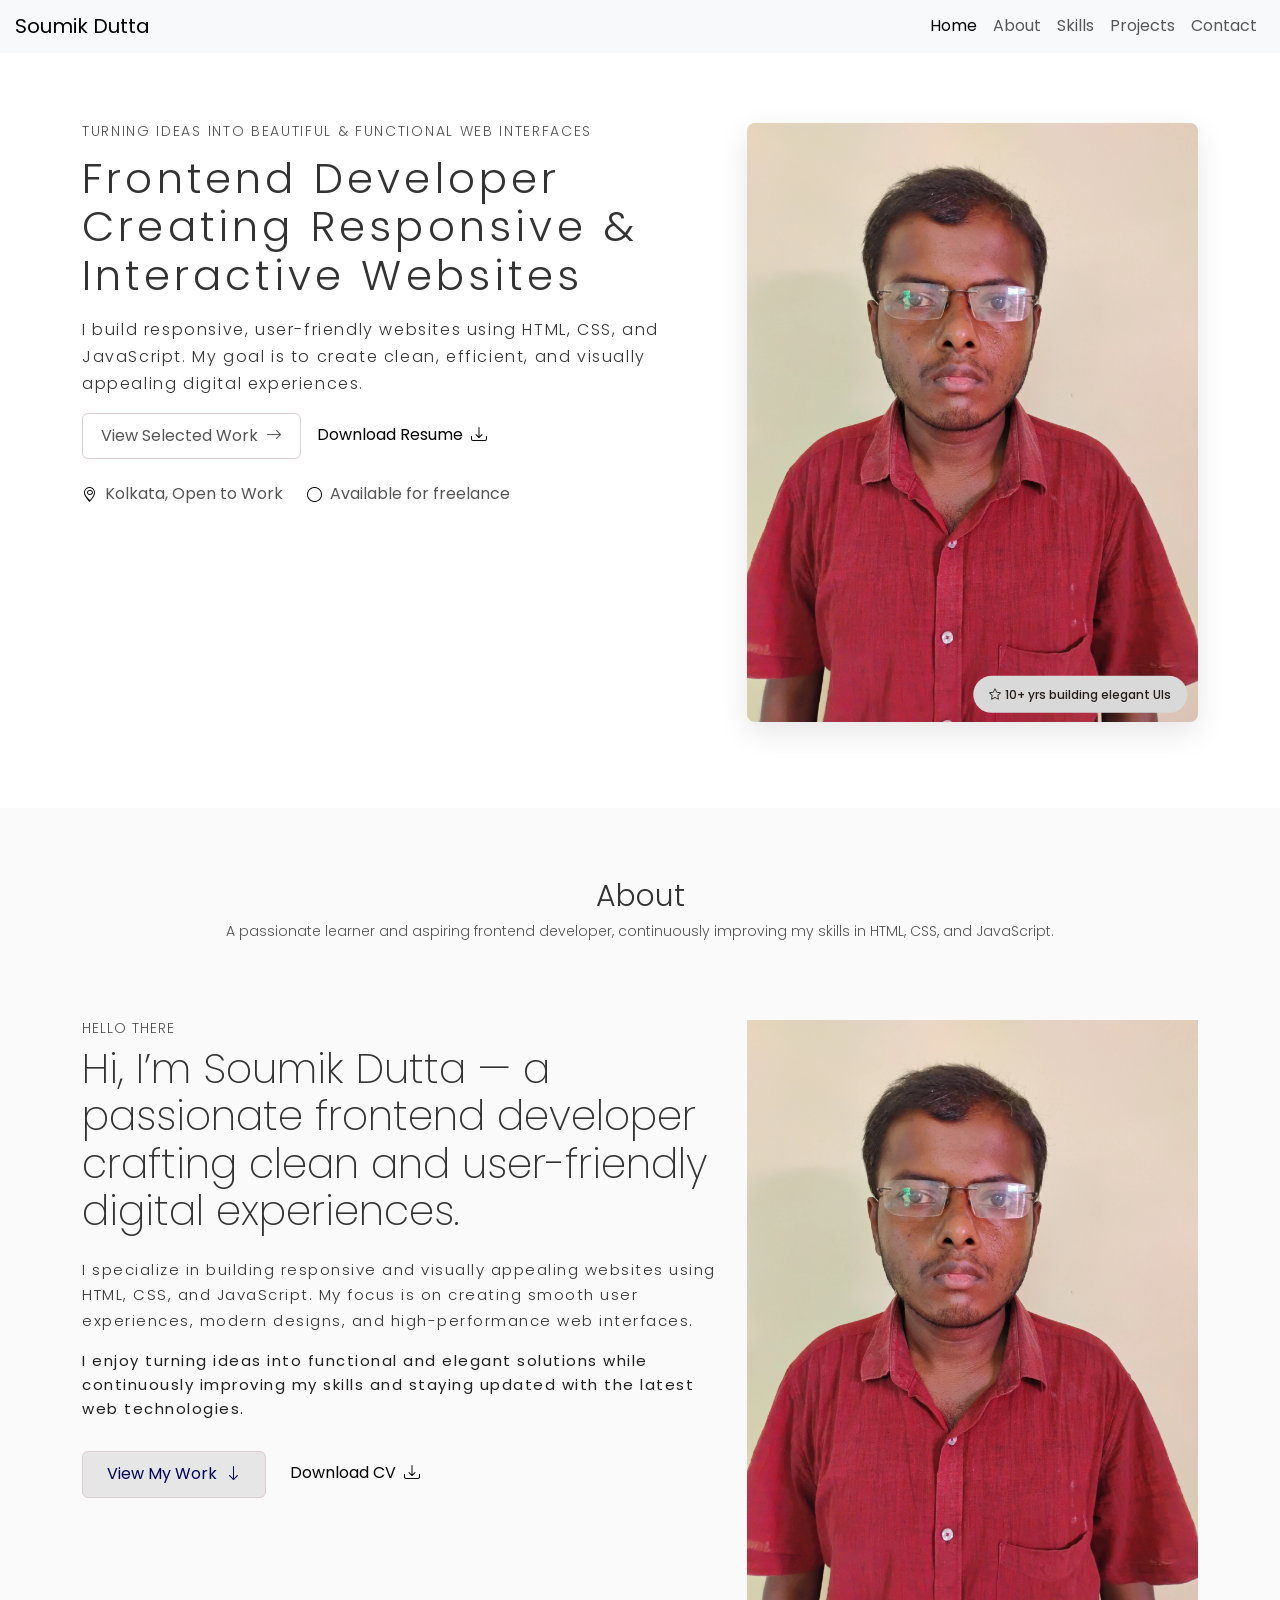
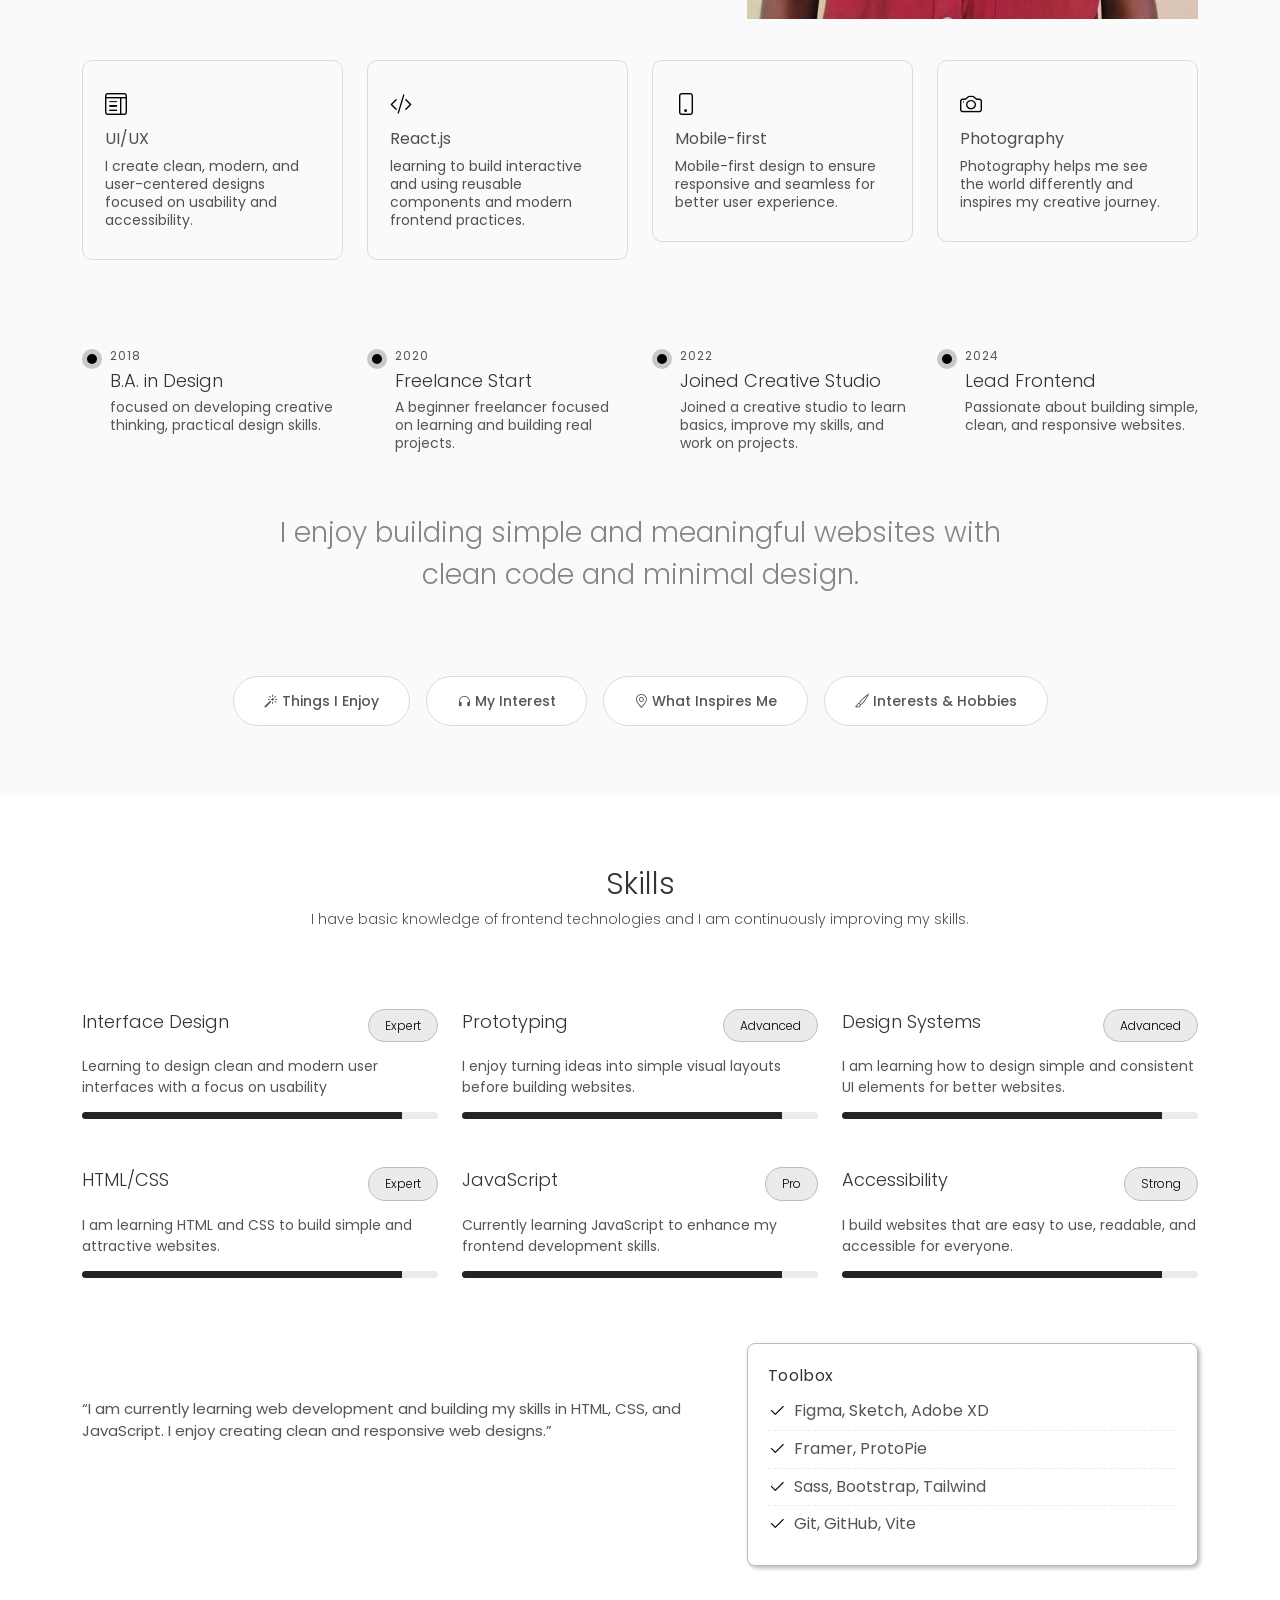
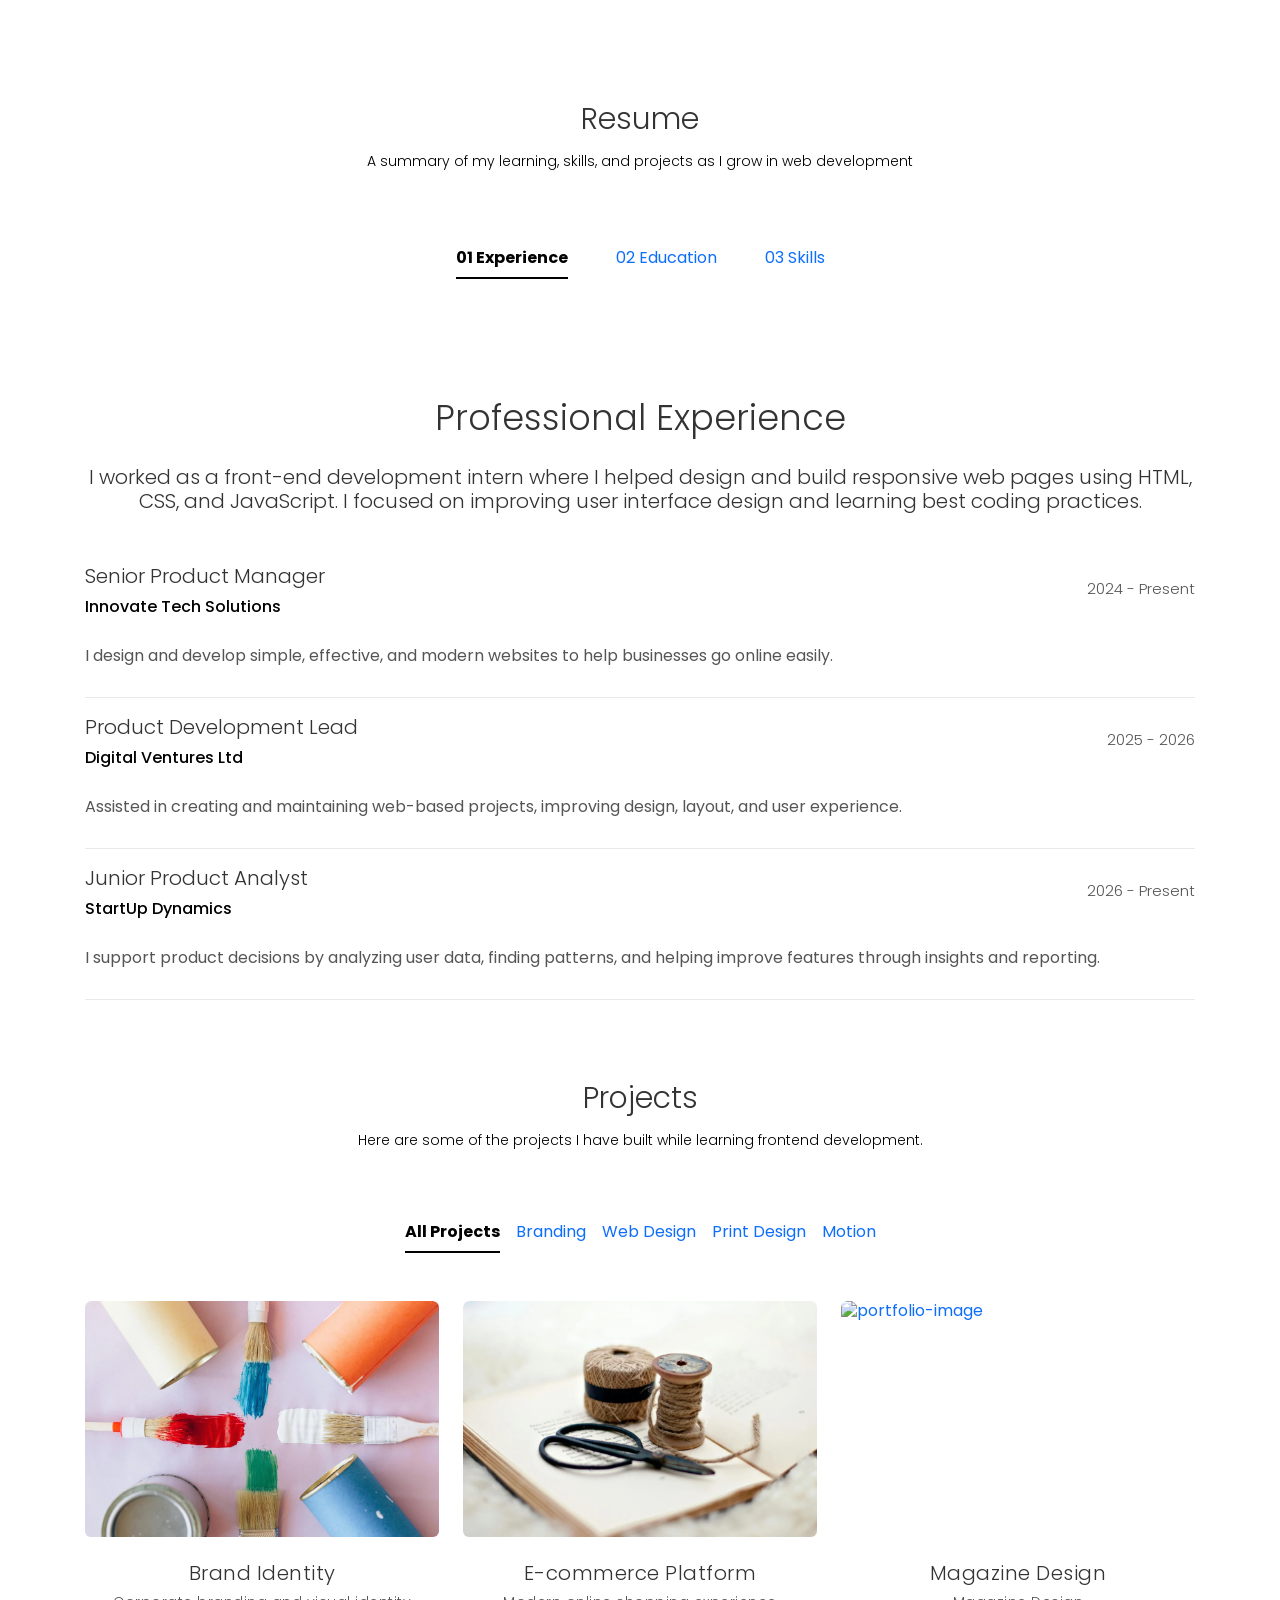
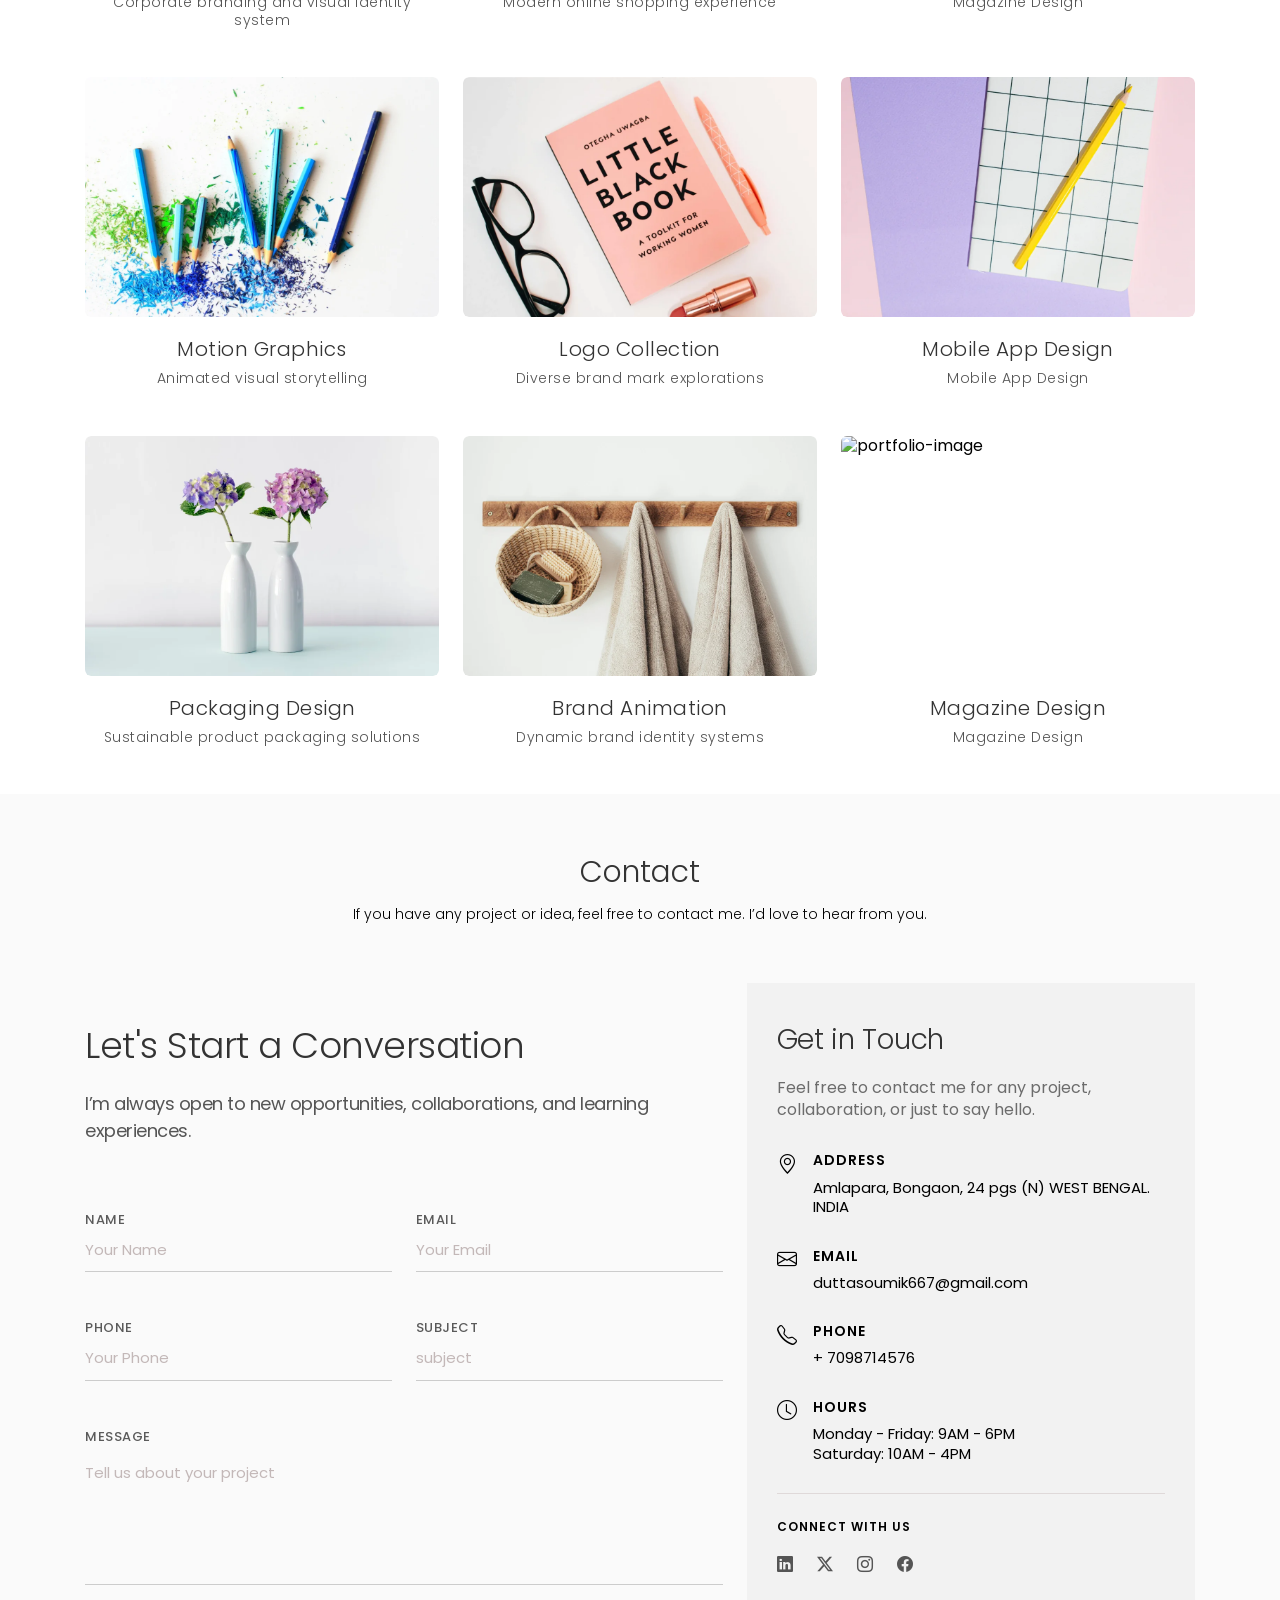
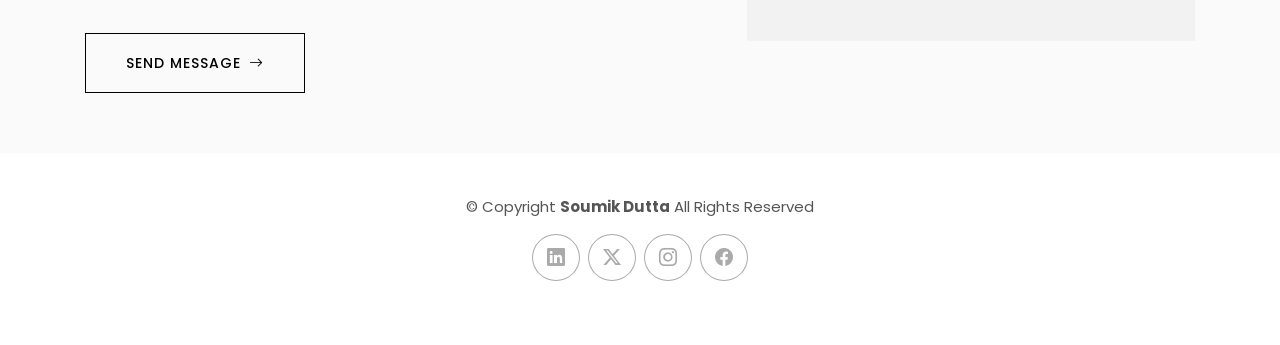
==== index.html @ fc48359b "Add files via upload" ====
<!DOCTYPE html>
<html>

<head>
  <meta charset="utf-8">
  <meta name="viewport" content="width=device-width, initial-scale=1.0">
  <title>Soumik Dutta | Portfolio</title>
  <link rel="Icon" type="image/" href="">
  <!-- Bootstrap Icon CDN -->
  <link rel="stylesheet" href="https://cdn.jsdelivr.net/npm/bootstrap-icons@1.13.1/font/bootstrap-icons.min.css">
  <!-- Bootstrap CSS CDN -->
  <link href="https://cdn.jsdelivr.net/npm/bootstrap@5.3.8/dist/css/bootstrap.min.css" rel="stylesheet">
  <!-- Slick Slider CDN -->
  <link rel="stylesheet" type="text/css" href="https://cdn.jsdelivr.net/npm/slick-carousel@1.8.1/slick/slick.css" />
  <!-- Aos css Cdn -->
  <link href="https://unpkg.com/aos@2.3.1/dist/aos.css" rel="stylesheet">

  <link rel="stylesheet" href="https://cdn.jsdelivr.net/npm/@fancyapps/ui@6.1/dist/fancybox/fancybox.css" />
  <!-- css link -->
  <link rel="stylesheet" href="./assets/css/styles.css">
  <link rel="stylesheet" href="./assets/css/responsive.css">




</head>

<body>
  <!-- 
  <ul class="test-list d-flex gap-5">
    <li data-number="86">Lorem ipsum dolor sit amet.</li>
    <li data-number="75">Molestiae iure necessitatibus quas facere.</li>
    <li data-number="64">Corrupti laborum sit neque accusantium.</li>
  </ul>

  <div class="demo-paragraphs">
    <p>Lorem ipsum dolor sit amet.</p>
    <p>Incidunt ullam ipsa cumque laudantium!</p>
    <p>Necessitatibus, fuga voluptate. Eos, hic.</p>
  </div> -->

  <style>
    /* .demo-paragraphs{
      counter-reset: xyz;
    }
    .demo-paragraphs p::before{
      counter-increment: xyz;
      content: counter(xyz);

      background-color: pink;
      width: 30px;
      height: 30px;
      display: inline-block;
      text-align: center;
      line-height: 30px;
      border-radius: 50%;
      margin-right: 15px;
    }









    .test-list li{
      position: relative;
      background-color: pink;
      padding: 20px;
      height: 200px;
    }

    .test-list li::after{
      content: attr(data-number) '% Off';
      position: absolute;
      right: 0;
      bottom: 0;
      font-size: 30px;
    } */
  </style>


  <!-- Header Section start -->
  <nav class="navbar navbar-expand-lg bg-body-tertiary sticky-top">
    <div class="container-fluid">
      <a class="navbar-brand" href="#">Soumik Dutta</a>
      <button class="navbar-toggler" type="button" data-bs-toggle="collapse" data-bs-target="#navbarSupportedContent"
        aria-controls="navbarSupportedContent" aria-expanded="false" aria-label="Toggle navigation">
        <span class="navbar-toggler-icon"></span>
      </button>
      <div class="collapse navbar-collapse" id="navbarSupportedContent">
        <ul class="navbar-nav ms-auto mb-2 mb-lg-0">
          <li class="nav-item">
            <a class="nav-link active" aria-current="page" href="#">Home</a>
          </li>
          <li class="nav-item">
            <a class="nav-link" href="#about-section">About</a>
          </li>
          <li class="nav-item">
            <a class="nav-link" href="#skills-section">Skills</a>
          </li>
          <li class="nav-item">
            <a class="nav-link" href="#projects-section">Projects</a>
          </li>
          <li class="nav-item">
            <a class="nav-link" href="#contact-section">Contact</a>
          </li>
        </ul>
      </div>
    </div>
  </nav>




  <!-- Hero/Banner section start -->
  <main>
    <section class="hero">
      <div class="container-lg">
        <div class="row">
          <div class="col-md-7">
            <div class="intro-text">
              <h1>Turning Ideas into Beautiful & Functional Web Interfaces</h1>
              <h2 class="display-heading">Frontend Developer Creating Responsive & Interactive Websites
              </h2>
              <p>I build responsive, user-friendly websites using HTML, CSS, and JavaScript. My goal is to create clean,
                efficient, and visually appealing digital experiences.
              </p>
              <div class="cta-buttons d-flex align-items-center gap-3">
                <a href="portfolio" class="btn btn-work">
                  View Selected Work <i class="bi bi-arrow-right"></i>
                </a>
                <a href="./assets/images/resume.pdf" download="" class="link-underline gap-2">
                  Download Resume <i class="bi bi-download"></i>
                </a>
              </div>
              <div class="meta d-flex align-items-center gap-4">
                <div class="meta-item d-flex align-items-center gap-2">
                  <i class="bi bi-geo-alt"></i>
                  <span>Kolkata, Open to Work</span>
                </div>
                <div class="meta-item d-flex align-items-center gap-2">
                  <i class="bi bi-circle"></i>
                  <span>Available for freelance</span>
                </div>
              </div>
            </div>
          </div>
          <div class="col-md-5">
            <figure class="profile-image">
              <img src="./assets/images/soumik-dutta.webp" alt="Portrait of designer" class="img-fluid">
              <figcaption class="visually-hidden">My Profile Image</figcaption>
              <div class="badge-note">
                <i class="bi bi-star"></i>
                <span>10+ yrs building elegant UIs</span>
              </div>
            </figure>
          </div>
        </div>
      </div>
    </section>
  </main>
  <!-- About Section Start -->
  <section class="about" id="about-section">
    <div class="container-lg">
      <div class="section-title text-center">
        <h2>About</h2>
        <p> A passionate learner and aspiring frontend developer, continuously improving my skills in HTML, CSS, and
          JavaScript.</p>
      </div>
      <div class="row">
        <div class="col-md-7">
          <div class="intro-content">
            <h2>Hello there</h2>
            <h3>Hi, I’m Soumik Dutta — a passionate frontend developer crafting clean and user-friendly digital
              experiences.</h3>
            <p>I specialize in building responsive and visually appealing websites using HTML, CSS, and JavaScript. My
              focus is on creating smooth user experiences, modern designs, and high-performance web interfaces.
            </p>
            <p class="content-text">I enjoy turning ideas into functional and elegant solutions while continuously
              improving my skills and staying updated with the latest web technologies.
            </p>
            <div class="cta-group d-flex align-items-center gap-4">
              <a href="#portfolio" class="btn-ghost">
                View My Work <i class="bi bi-arrow-down"></i>
              </a>
              <a href="#resume" class="link-underline gap-2">
                Download CV <i class="bi bi-download"></i>
              </a>
            </div>
          </div>
        </div>
        <div class="col-md-5">
          <figure class="profile-person rounded">
            <img src="./assets/images/soumik-dutta.webp" alt="Portrait of designer" class="img-fit" />
          </figure>
        </div>
      </div>
      <!-- Skills Grid Start -->
      <div class="skills-wrap">
        <div class="row">
          <div class="col-md-3">
            <div class="skill-item">
              <i class="bi bi-layout-text-window"></i>
              <h3>UI/UX</h3>
              <p>I create clean, modern, and user-centered designs focused on usability and accessibility.</p>
            </div>
          </div>
          <div class="col-md-3">
            <div class="skill-item">
              <i class="bi bi-code-slash"></i>
              <h3>React.js</h3>
              <p>learning to build interactive and using reusable
                components and modern frontend practices.</p>
            </div>
          </div>
          <div class="col-md-3">
            <div class="skill-item">
              <i class="bi bi-phone"></i>
              <h3>Mobile-first</h3>
              <p>Mobile-first design to ensure responsive and seamless for better user experience.</p>
            </div>
          </div>
          <div class="col-md-3">
            <div class="skill-item">
              <i class="bi bi-camera"></i>
              <h3>Photography</h3>
              <p>Photography helps me see the world differently and inspires my creative journey.</p>
            </div>
          </div>
        </div>
      </div>
      <!-- Journey Line Section Start -->
      <div class="journey-wrap">
        <div class="row">
          <div class="col-md-3">
            <article class="timeline-item">
              <span class="dot"></span>
              <time>2018</time>
              <h3>B.A. in Design</h3>
              <p>focused on developing creative thinking, practical design skills.</p>
            </article>
          </div>
          <div class="col-md-3">
            <article class="timeline-item">
              <span class="dot"></span>
              <time>2020</time>
              <h3>Freelance Start</h3>
              <p>A beginner freelancer focused on learning and building real projects.</p>
            </article>
          </div>
          <div class="col-md-3">
            <article class="timeline-item">
              <span class="dot"></span>
              <time>2022</time>
              <h3>Joined Creative Studio</h3>
              <p>Joined a creative studio to learn basics, improve my skills, and work on projects.</p>
            </article>
          </div>
          <div class="col-md-3">
            <article class="timeline-item">
              <span class="dot"></span>
              <time>2024</time>
              <h3>Lead Frontend</h3>
              <p>Passionate about building simple, clean, and responsive websites.</p>
            </article>
          </div>
        </div>
      </div>
      <!-- Quote -->
      <blockquote data-aos="fade-up" class="personal-quote text-center">
        <p>I enjoy building simple and meaningful websites with clean code and minimal design.</p>
      </blockquote>
      <!-- Facts -->
      <div class="facts-wrap">
        <div class="facts-section d-flex flex-wrap justify-content-center align-items-center gap-3">
          <div class="fact-pill">
            <i class="bi bi-magic"></i>
            <span>Things I Enjoy</span>
          </div>


          <div class="fact-pill">
            <i class="bi bi-headphones"></i>
            <span>My Interest</span>
          </div>


          <div class="fact-pill">
            <i class="bi bi-geo-alt"></i>
            <span>What Inspires Me</span>
          </div>


          <div class="fact-pill">
            <i class="bi bi-brush"></i>
            <span>Interests & Hobbies</span>
          </div>
        </div>
      </div>
    </div>

    </div>
  </section>

  <!-- Skills Section Starts -->
  <section data-aos="fade-up" class="skill" id="skills-section">
    <div class="container-lg">
      <div class="section-title text-center">
        <h2>Skills</h2>
        <p>I have basic knowledge of frontend technologies and I am continuously improving my skills.</p>
      </div>
      <div class="row mb-5">
        <div class="col-md-4">
          <article class="skill-block">
            <header class="d-flex align-items-center justify-content-between">
              <h2 class="skill-title">Interface Design</h2>
              <span class="skill-badge">Expert</span>
            </header>
            <p class="skill-descrip">Learning to design clean and modern user interfaces with a focus on usability</p>
            <div class="progress" role="progressbar" aria-label="Example with label" aria-valuenow="25"
              aria-valuemin="0" aria-valuemax="100">
              <div class="progress-bar" style="width: 90%"></div>
            </div>
        </div>
        </article>
        <div class="col-md-4">
          <article class="skill-block">
            <header class="d-flex align-items-center justify-content-between">
              <h2 class="skill-title">Prototyping</h2>
              <span class="skill-badge">Advanced</span>
            </header>
            <p class="skill-descrip">I enjoy turning ideas into simple visual layouts before building websites.</p>
            <div class="progress" role="progressbar" aria-label="Example with label" aria-valuenow="25"
              aria-valuemin="0" aria-valuemax="100">
              <div class="progress-bar" style="width: 90%"></div>
            </div>
        </div>
        </article>
        <div class="col-md-4">
          <article class="skill-block">
            <header class="d-flex align-items-center justify-content-between">
              <h2 class="skill-title">Design Systems</h2>
              <span class="skill-badge">Advanced</span>
            </header>
            <p class="skill-descrip">I am learning how to design simple and consistent UI elements for better websites.
            </p>
            <div class="progress" role="progressbar" aria-label="Example with label" aria-valuenow="25"
              aria-valuemin="0" aria-valuemax="100">
              <div class="progress-bar" style="width: 90%"></div>
            </div>
        </div>
        </article>
      </div>
      <div class="row">
        <div class="col-md-4">
          <article class="skill-block">
            <header class="d-flex align-items-center justify-content-between">
              <h2 class="skill-title">HTML/CSS</h2>
              <span class="skill-badge">Expert</span>
            </header>
            <p class="skill-descrip">I am learning HTML and CSS to build simple and attractive websites.</p>
            <div class="progress" role="progressbar" aria-label="Example with label" aria-valuenow="25"
              aria-valuemin="0" aria-valuemax="100">
              <div class="progress-bar" style="width: 90%"></div>
            </div>
        </div>
        </article>
        <div class="col-md-4">
          <article class="skill-block">
            <header class="d-flex align-items-center justify-content-between">
              <h2 class="skill-title">JavaScript</h2>
              <span class="skill-badge">Pro</span>
            </header>
            <p class="skill-descrip">Currently learning JavaScript to enhance my frontend development skills.</p>
            <div class="progress" role="progressbar" aria-label="Example with label" aria-valuenow="25"
              aria-valuemin="0" aria-valuemax="100">
              <div class="progress-bar" style="width: 90%"></div>
            </div>
        </div>
        </article>
        <div class="col-md-4">
          <article class="skill-block">
            <header class="d-flex align-items-center justify-content-between">
              <h2 class="skill-title">Accessibility</h2>
              <span class="skill-badge">Strong</span>
            </header>
            <p class="skill-descrip">I build websites that are easy to use, readable, and accessible for everyone.</p>
            <div class="progress" role="progressbar" aria-label="Example with label" aria-valuenow="25"
              aria-valuemin="0" aria-valuemax="100">
              <div class="progress-bar" style="width: 90%"></div>
            </div>
        </div>
        </article>
      </div>

      <!-- Skills Section row last -->
      <div class="row">
        <div data-aos="fade-right" class="col-md-7">
          <div class="note">
            <p>“I am currently learning web development and building my skills in HTML, CSS, and JavaScript. I enjoy
              creating clean and responsive web designs.”</p>
          </div>
        </div>
        <div data-aos="fade-left" class="col-md-5">
          <div class="soft-card text-start">
            <h2>Toolbox</h2>
            <ul class="design-tools list-unstyled  m-0 p-0">
              <li class="d-flex align-items-center gap-2">
                <i class="bi bi-check2"></i>
                <span>Figma, Sketch, Adobe XD</span>
              </li>
              <li class="d-flex align-items-center gap-2">
                <i class="bi bi-check2"></i>
                <span>Framer, ProtoPie</span>
              </li>
              <li class="d-flex align-items-center gap-2">
                <i class="bi bi-check2"></i>
                <span>Sass, Bootstrap, Tailwind</span>
              </li>
              <li class="d-flex align-items-center gap-2">
                <i class="bi bi-check2"></i>
                <span>Git, GitHub, Vite</span>
              </li>
            </ul>
          </div>
        </div>
      </div>
    </div>
  </section>

  <!-- Resume Section Start -->
  <section data-aos="zoom-in" class="resume-section">
    <div class="container">
      <div class="resume-text text-center">
        <h2>Resume</h2>
        <p>A summary of my learning, skills, and projects as I grow in web development</p>
      </div>
      <ul class="nav nav-underline justify-content-center gap-5 m-5">
        <li class="nav-item">
          <a class="nav-link active" aria-current="page" href="#">01 <span>Experience</span></a>
        </li>
        <li class="nav-item">
          <a class="nav-link" href="#">02 <span>Education</span></a>
        </li>
        <li class="nav-item">
          <a class="nav-link" href="#">03 <span>Skills</span></a>
        </li>
      </ul>
      <div class="resume-content text-center">
        <h3 class="intro">Professional Experience</h3>
        <p class="intro-descrip">I worked as a front-end development intern where I helped design and build responsive
          web pages using HTML, CSS, and JavaScript. I focused on improving user interface design and learning best
          coding practices.
        </p>
      </div>
      <div class="expreince-grid">
        <div class="expreince-item">
          <div class="item-header d-flex justify-content-between align-items-center">
            <div class="position">
              <h4>Senior Product Manager</h4>
              <h5>Innovate Tech Solutions</h5>
            </div>
            <div class="period"><span>2024 - Present</span>
            </div>
          </div>
          <p class="item-content">I design and develop simple, effective, and modern websites to help businesses go
            online easily.
          </p>
        </div>
        <div class="expreince-item">
          <div class="item-header d-flex justify-content-between align-items-center">
            <div class="position">
              <h4>Product Development Lead</h4>
              <h5>Digital Ventures Ltd</h5>
            </div>
            <div class="period"><span>2025 - 2026</span>
            </div>
          </div>
          <p class="item-content">Assisted in creating and maintaining web-based projects, improving design, layout, and
            user experience.
          </p>
        </div>
        <div class="expreince-item">
          <div class="item-header d-flex justify-content-between align-items-center">
            <div class="position">
              <h4>Junior Product Analyst</h4>
              <h5>StartUp Dynamics</h5>
            </div>
            <div class="period"><span>2026 - Present</span>
            </div>
          </div>
          <p class="item-content">I support product decisions by analyzing user data, finding patterns, and helping
            improve features through insights and reporting.
          </p>
        </div>
      </div>
    </div>
  </section>

  <!-- Portfolio Section Start -->
  <section class="portfolio" id="projects-section">
    <div class="container">
      <div class="resume-text text-center">
        <h2>Projects</h2>
        <p>Here are some of the projects I have built while learning frontend development.</p>
      </div>

      <ul class="nav nav-underline justify-content-center m-5">
        <li class="nav-item">
          <a class="nav-link active" aria-current="page" href="#">All Projects</a>
        </li>
        <li class="nav-item">
          <a class="nav-link" href="#">Branding</a>
        </li>
        <li class="nav-item">
          <a class="nav-link" href="#">Web Design</a>
        </li>
        <li class="nav-item">
          <a class="nav-link" href="#">Print Design</a>
        </li>
        <li class="nav-item">
          <a class="nav-link" href="#">Motion</a>
        </li>
      </ul>

      <div class="row">
        <div class="col-md-4 col-sm-6">
          <div class="portfolio-card mb-5">
            <div class="portfolio-image rounded">
              <a href="./assets/images/portfolio-3.webp" data-fancybox="gallery" data-caption="Brand identity">
                <img src="./assets/images/portfolio-3.webp" alt="portfolio-image" class="img-fit rounded">
              </a>
            </div>
            <h3 class="portfolio-title text-center">Brand Identity</h3>
            <p class="portfolio-description text-center">Corporate branding and visual identity system</p>
          </div>
        </div>
        <div class="col-md-4 col-sm-6">
          <div class="portfolio-card mb-5">
            <div class="portfolio-image rounded">
              <a href="./assets/images/portfolio-7.webp" data-fancybox="gallery">
                <img src="./assets/images/portfolio-7.webp" alt="portfolio-image" class="img-fit rounded">
              </a>
            </div>
            <h3 class="portfolio-title text-center">E-commerce Platform</h3>
            <p class="portfolio-description text-center">Modern online shopping experience</p>
          </div>
        </div>
        <div class="col-md-4 col-sm-6">
          <div class="portfolio-card mb-5">
            <div class="portfolio-image rounded">
              <a href="./assets/images/portfolio-portrait-5.webp" data-fancybox="gallery">
                <img src="./assets/images/Untitled-1.jpg" alt="portfolio-image" class="img-fit rounded">
              </a>
            </div>
            <h3 class="portfolio-title text-center">Magazine Design</h3>
            <p class="portfolio-description text-center">Magazine Design</p>
          </div>
        </div>
        <div class="col-md-4 col-sm-6">
          <div class="portfolio-card mb-5">
            <div class="portfolio-image rounded">
              <img src="./assets/images/portfolio-8.webp" alt="portfolio-image" class="img-fit rounded">
            </div>
            <h3 class="portfolio-title text-center">Motion Graphics</h3>
            <p class="portfolio-description text-center">Animated visual storytelling</p>
          </div>
        </div>
        <div class="col-md-4 col-sm-6">
          <div class="portfolio-card mb-5">
            <div class="portfolio-image rounded">
              <img src="./assets/images/portfolio-9.webp" alt="portfolio-image" class="img-fit rounded">
            </div>
            <h3 class="portfolio-title text-center">Logo Collection</h3>
            <p class="portfolio-description text-center">Diverse brand mark explorations</p>
          </div>
        </div>
        <div class="col-md-4 col-sm-6">
          <div class="portfolio-card mb-5">
            <div class="portfolio-image rounded">
              <img src="./assets/images/portfolio-portrait-8.webp" alt="portfolio-image" class="img-fit rounded">
            </div>
            <h3 class="portfolio-title text-center">Mobile App Design</h3>
            <p class="portfolio-description text-center">Mobile App Design</p>
          </div>
        </div>
        <div class="col-md-4 col-dm-6">
          <div class="portfolio-card mb-5">
            <div class="portfolio-image rounded">
              <img src="./assets/images/portfolio-10.webp" alt="portfolio-image" class="img-fit rounded">
            </div>
            <h3 class="portfolio-title text-center">Packaging Design</h3>
            <p class="portfolio-description text-center">Sustainable product packaging solutions</p>
          </div>
        </div>
        <div class="col-md-4 col-sm-6">
          <div class="portfolio-card mb-5">
            <div class="portfolio-image rounded">
              <img src="./assets/images/portfolio-11.webp" alt="portfolio-image" class="img-fit rounded">
            </div>
            <h3 class="portfolio-title text-center">Brand Animation</h3>
            <p class="portfolio-description text-center">Dynamic brand identity systems</p>
          </div>
        </div>
        <div class="col-md-4 col-sm-6">
          <div class="portfolio-card rounded">
            <div class="portfolio-image">
              <img src="./assets/images/Untitled-1.jpg" alt="portfolio-image" class="img-fit rounded">
            </div>
            <h3 class="portfolio-title text-center">Magazine Design</h3>
            <p class="portfolio-description text-center">Magazine Design</p>
          </div>
        </div>
      </div>
    </div>
  </section>

  <!-- Testimonials Section Start -->

  <!-- Services Section Start -->
  <!--   <section class="services">
    <div class="container">
      <div class="services-text">
        <h2>Services</h2>
        <p>Necessitatibus eius consequatur ex aliquid fuga eum quidem sint consectetur velit</p>
      </div>
      <div class="row">
        <div class="col-md-4">
          <div class="service-blog">
            <div class="service-icon">
              <i class="bi bi-palette"></i>
            </div>
            <h3><a href="#">Creative Design</a></h3>
            <p>Mauris blandit aliquet elit, eget tincidunt nibh pulvinar a.
              Sed porttitor lectus nibh lorem ipsum dolor sit amet consectetur.
            </p>
            <div class="service-link ">
              <a href="#" d-flex align-items-center gap-5><span>Explore</span>
                <i class="bi bi-arrow-right"></i>
              </a>
            </div>
          </div>
        </div>
        <div class="col-md-4">
          <div class="service-blog">
            <div class="service-icon">
              <i class="bi bi-code-slash"></i>
            </div>
            <h3><a href="#">Web Development</a></h3>
            <p>Nulla porttitor accumsan tincidunt. Curabitur arcu erat, accumsan id imperdiet et,
              porttitor at sem donec rutrum congue leo.
            </p>
            <div class="service-link ">
              <a href="#" d-flex align-items-center gap-5><span>Explore</span>
                <i class="bi bi-arrow-right"></i>
              </a>
            </div>
          </div>
        </div>
        <div class="col-md-4">
          <div class="service-blog">
            <div class="service-icon">
              <i class="bi bi-graph-up"></i>
            </div>
            <h3><a href="#">Digital Marketing</a></h3>
            <p>Vestibulum ac diam sit amet quam vehicula elementum sed sit amet dui.
              Proin eget tortor risus pellentesque habitant morbi.
            </p>
            <div class="service-link ">
              <a href="#" d-flex align-items-center gap-5><span>Explore</span>
                <i class="bi bi-arrow-right"></i>
              </a>
            </div>
          </div>
        </div>
      </div>
      <div class="row">
        <div class="col-md-4">
          <div class="service-blog">
            <div class="service-icon">
              <i class="bi bi-shield-check"></i>
            </div>
            <h3><a href="#">Brand Strategy</a></h3>
            <p>Lorem ipsum dolor sit amet, consectetur adipiscing elit, sed do eiusmod
              tempor incididunt ut labore et dolore magna aliqua.
            </p>
            <div class="service-link ">
              <a href="#" d-flex align-items-center gap-5><span>Explore</span>
                <i class="bi bi-arrow-right"></i>
              </a>
            </div>
          </div>
        </div>
        <div class="col-md-4">
          <div class="service-blog">
            <div class="service-icon">
              <i class="bi bi-people"></i>
            </div>
            <h3><a href="#">Consulting</a></h3>
            <p>Lorem ipsum dolor sit amet, consectetur adipiscing elit,
              sed do eiusmod tempor incididunt ut labore et dolore magna aliqua.
            </p>
            <div class="service-link ">
              <a href="#" d-flex align-items-center gap-5><span>Explore</span>
                <i class="bi bi-arrow-right"></i>
              </a>
            </div>
          </div>
        </div>
        <div class="col-md-4">
          <div class="service-blog">
            <div class="service-icon">
              <i class="bi bi-headset"></i>
            </div>
            <h3><a href="#">Support Services</a></h3>
            <p>Lorem ipsum dolor sit amet, consectetur adipiscing elit,
              sed do eiusmod tempor incididunt ut labore et dolore magna aliqua.
            </p>
            <div class="service-link ">
              <a href="#" d-flex align-items-center gap-5><span>Explore</span>
                <i class="bi bi-arrow-right"></i>
              </a>
            </div>
          </div>
        </div>
      </div>

    </div>
  </section> -->

  <!-- Contact Section Start -->
  <section class="contact" id="contact-section">
    <div class="container">
      <div class="contact-text">
        <h2>Contact</h2>
        <p>If you have any project or idea, feel free to contact me. I’d love to hear from you.</p>
      </div>
      <div class="row">
        <div class="col-md-7">
          <div class="contact-form">
            <div class="form-intro-text">
              <h3>Let's Start a Conversation</h3>
              <p>I’m always open to new opportunities, collaborations, and learning experiences.
              </p>
            </div>
            <form id="form">
              <!-- Replace with your Access Key -->
              <input type="hidden" name="access_key" value="1353ba0a-b4b1-499c-9cf1-0284fd828ba1">
              <!-- <input type="hidden" name="redirect" value="http://127.0.0.1:5500/18-05-26/html/thanks.html"> -->
              <div class="row">
                <div class="col-md-6 form-field mt-5">
                  <div class="input-groups">
                    <label for="name" class="form-label">Name</label>
                    <input type="text" placeholder="Your Name" name="name" class="form-control" required>
                  </div>
                </div>
                <div class="col-md-6 form-field mt-5">
                  <div class="input-groups">
                    <label for="email" class="form-label">Email</label>
                    <input type="text" placeholder="Your Email" name="email" class="form-control" required>
                  </div>
                </div>
              </div>
              <div class="row">
                <div class="col-md-6 form-field mt-5">
                  <div class="input-groups">
                    <label for="phone" class="form-label">Phone</label>
                    <input type="text" placeholder="Your Phone" name="phone" class="form-control" required>
                  </div>
                </div>
                <div class="col-md-6 form-field mt-5">
                  <div class="input-groups">
                    <label for="Subject" class="form-label">Subject</label>
                    <input type="text" placeholder="subject" name="subject" class="form-control" required>
                  </div>
                </div>
              </div>
              <div class="message-field mt-5 mb-5">
                <label for="Message" class="form-label">Message</label>
                <textarea name="message" id="" placeholder="Tell us about your project" class="form-control"
                  rows="5"></textarea>
              </div>
              <button type="submit" class="send-button d-flex gap-2">
                <span>Send Message</span><i class="bi bi-arrow-right"></i>
              </button>
              <div id="result"></div>
            </form>
          </div>
        </div>
        <div class="col-md-5">
          <aside class="contact-sidebar">
            <div class="contact-header">
              <h3>Get in Touch</h3>
              <p>Feel free to contact me for any project, collaboration, or just to say hello.</p>
            </div>
            <div class="contact-process d-flex gap-3">
              <div class="contact-icon">
                <i class="bi bi-geo-alt"></i>
              </div>
              <div class="contact-text">
                <h3>Address</h3>
                <p>Amlapara, Bongaon, 24 pgs (N) WEST BENGAL. INDIA</p>
              </div>
            </div>
            <div class="contact-process d-flex  gap-3">
              <div class="contact-icon">
                <i class="bi bi-envelope"></i>
              </div>
              <div class="contact-text">
                <h3>Email</h3>
                <p>duttasoumik667@gmail.com</p>
              </div>
            </div>
            <div class="contact-process d-flex  gap-3">
              <div class="contact-icon">
                <i class="bi bi-telephone"></i>
              </div>
              <div class="contact-text">
                <h3>Phone</h3>
                <p>+ 7098714576</p>
              </div>
            </div>
            <div class="contact-process d-flex  gap-3">
              <div class="contact-icon">
                <i class="bi bi-clock"></i>
              </div>
              <div class="contact-text">
                <h3>Hours</h3>
                <p>Monday - Friday: 9AM - 6PM
                  <br>Saturday: 10AM - 4PM
                </p>
              </div>
            </div>
            <div class="connect-section">
              <span class="connect-label">Connect with us</span>
              <div class="social-links d-flex align-items-center gap-4">
                <a href="#" aria-label="linkedin"><i class="bi bi-linkedin"></i></a>
                <a href="#" aria-label="twitter"><i class="bi bi-twitter-x"></i></a>
                <a href="#" aria-label="instagram"><i class="bi bi-instagram"></i></a>
                <a href="#" aria-label="facebook"><i class="bi bi-facebook"></i></a>
              </div>
            </div>
          </aside>
        </div>
      </div>
    </div>
  </section>

  <!-- Footer Section Start -->
  <section class="footer">
    <div class="container">
      <div class="copyright-text">
        <h2>© Copyright <strong>Soumik Dutta</strong> All Rights Reserved</h2>
      </div>
      <div class="social-links-connect d-flex justify-content-center gap-2">
        <a href="#" aria-label="linkedin"><i class="bi bi-linkedin"></i></a>
        <a href="#" aria-label="twitter"><i class="bi bi-twitter-x"></i></a>
        <a href="#" aria-label="instagram"><i class="bi bi-instagram"></i></a>
        <a href="#" aria-label="facebook"><i class="bi bi-facebook"></i></a>
      </div>
      <!-- <div class="credits">
        <p>Designed by <a href="https://bootstrapmade.com/">BootstrapMade</a></p>
      </div> -->
    </div>
  </section>




  <!-- Bootstrap JS CDN -->
  <script src="https://cdn.jsdelivr.net/npm/bootstrap@5.3.8/dist/js/bootstrap.bundle.min.js"></script>
  <!-- jquery CDN   -->
  <script src="https://cdnjs.cloudflare.com/ajax/libs/jquery/3.7.1/jquery.min.js"></script>
  <script src="https://cdn.jsdelivr.net/npm/slick-carousel@1.8.1/slick/slick.min.js"></script>
  <script src="https://unpkg.com/aos@2.3.1/dist/aos.js"></script>
  <script src="https://cdn.jsdelivr.net/npm/@fancyapps/ui@6.1/dist/fancybox/fancybox.umd.js"></script>
  <script src="./assets/js/app.js"></script>
  <script>
    AOS.init();
    Fancybox.bind('[data-fancybox="gallery"]', {
      // Your custom options for a specific gallery
    });


    //form submission//
    const form = document.getElementById('form');
    const result = document.getElementById('result');

    form.addEventListener('submit', function (e) {
      e.preventDefault();
      const formData = new FormData(form);
      const object = Object.fromEntries(formData);
      const json = JSON.stringify(object);
      result.innerHTML = "Please wait..."

      fetch('https://api.web3forms.com/submit', {
        method: 'POST',
        headers: {
          'Content-Type': 'application/json',
          'Accept': 'application/json'
        },
        body: json
      })
        .then(async (response) => {
          let json = await response.json();
          if (response.status == 200) {
            result.innerHTML = json.message;
          } else {
            console.log(response);
            result.innerHTML = json.message;
          }
        })
        .catch(error => {
          console.log(error);
          result.innerHTML = "Something went wrong!";
        })
        .then(function () {
          form.reset();
          setTimeout(() => {
            result.style.display = "none";
          }, 3000);
        });
    });
  </script>

</body>

</html>

<!-- Resource -->
<!-- https://bootstrapmade.com/content/demo/MinimalFolio/ -->
<!-- Navtab bootstrap use korbi 2 to section  -->
---- assets/css/styles.css ----
@import url('reset.css');


.container-fluid {
  width: min(1820px, 100%);
  padding-inline: 15px;
  margin-inline: auto;
}

.container {
  width: min(1170px, 100%);
  padding-inline: 15px;
  margin-inline: auto;
}

.img-fluid {
  max-width: 100%;
  height: auto;
}

.img-fit {
  width: 100%;
  height: 100%;
  object-fit: cover;
  object-position: center;
}

/* Header Section Start */

.header {
  background-color: #EBEBEB;
  padding: 10px 20px;
  position: sticky;
  top: 0;
  z-index: 1000;
  box-shadow: 0 2px 5px rgba(0, 0, 0, 0.1);
}

.header .header-section {
  display: flex;
  justify-content: space-between;
  align-items: center;
}

.header-section .logo {
  margin: 0;
  padding: 0;
}

.header-section .logo a {
  font-size: 24px;
  color: #220404;
  font-weight: 400;
  font-family: var(--font);
  text-transform: capitalize;
  transition: color 0.3s ease;
}

.logo a:hover {
  color: #0d6efd;
}

/* .header-section .primary-nav ul {
  display: flex;
  justify-content: center;
  align-items: center;
  gap: 12px;
  list-style-type: none;
  margin: 0;
  padding: 0;
}

.header-section .primary-nav ul li a {
  font-size: 15px;
  color: #220404;
  font-weight: 400;
  font-family: var(--font);
  text-decoration: none;
  padding: 10px 20px;
  border-radius: 5px;
  transition: all 0.3s ease;
}

.primary-nav ul li a:hover {
  background-color: #dbbdbd;
  color: #fff;
}

.header-section .nav-bar {
  background-color: #dbcece;
  color: #220404;
  border: none;
  padding: 8px 10px;
  border-radius: 5px;
  font-size: 22px;
  cursor: pointer;
  transition: all 0.3s ease;
  display: flex;
  justify-content: center;
  align-items: center;
}

.header-section .nav-bar:hover {
  background-color: #007bff;
  color: #fff;
} */

/* .sidebar {
  height: 100%;
  width: 0;
  position: fixed;
  z-index: 999;
  top: 0;
  left: 0;
  background-color: #111;
  overflow-x: hidden;
  transition: 0.5s;
  padding-top: 60px;
}

.sidebar a {
  padding: 15px 8px 8px 32px;
  text-decoration: none;
  font-size: 15px;
  color: #fff;
  display: block;
  transition: 0.3s;
}

.sidebar a:hover {
  color: #f1f1f1;
}

.sidebar .closebtn {
  position: absolute;
  top: 0;
  right: 25px;
  font-size: 36px;
  margin-left: 50px;
}

.openbtn {
  font-size: 30px;
  cursor: pointer;
  background-color: #fff;
  color: #288736;
  padding: 10px 15px;
  border: none;
}

.openbtn:hover {
  background-color: #444;
}

.dropbtn {
  background-color: #fff;
  color: #000;
  font-size: 12px;
  font-weight:500;
  border: none;
  
}
.dropbtn:hover{
  color: #288736;
}
.dropdown{
  position: relative;
  display: inline-block;
}
.dropdown:hover .dropdown-content{display: block;}
.dropdown-content{
  display: none;
  position: absolute;
  background-color: #f9f9f9;
  min-width: 160px;
  box-shadow: 0px 8px 16px 0px rgba(0,0,0,0.2);
  z-index: 1;
}
.dropdown-content a{
  color:#4c9a58;
  font-size: 10px;
  font-weight: 600;
  padding: 12px 16px;
  text-decoration: none;
  display: block;
}
.dropdown-content a:hover{
  background-color:#288736;
  color: #fff;
}


.sidepanel{
  display: none;
} */

/* Hero/Banner section start */
.hero {
  background-color: #fff;
  padding: 70px 0px;
}

.intro-text h1 {
  font-size: 14px;
  color: #555555;
  font-weight: 300;
  letter-spacing: 0.12em;
  font-family: var(--font);
  text-transform: uppercase;
}

.hero .display-heading {
  font-size: 42px;
  color: #333333;
  font-weight: 300;
  line-height: 1.16;
  letter-spacing: 0.10em;
  font-family: var(--font);
  margin: 15px 0px;
}

.hero .intro-text p {
  font-size: 16px;
  color: #333333;
  font-weight: 300;
  line-height: 1.7;
  letter-spacing: 0.10em;
  font-family: var(--font);
}

.hero .intro-text .cta-buttons .btn-work {
  background: #fff;
  color: #555555;
  padding: 10px 18px;
  border: 1px solid #DBCECE;
  border-radius: 6px;
  text-decoration: none;
  display: inline-flex;
  align-items: center;
  font-family: var(--font);
  gap: 8px;
  transition: 0.3s;
}

.cta-buttons .btn-work:hover {
  color: #000;
  border: 1px solid #000;

}

.hero .intro-text .cta-buttons .link-underline {
  color: #000;
  text-decoration: none;
  display: inline-flex;
  font-weight: 400;
  padding-bottom: 2px;
  font-family: var(--font);
  align-items: center;
}

.hero .meta .meta-item {
  margin: 25px 0px;
}

.hero .meta .meta-item i {
  font-size: 15px;
  color: #000000;
}

.hero .meta .meta-item span {
  font-size: 16px;
  color: #555555;
  font-weight: 400;
  font-family: var(--font);
}

.hero .profile-image img {
  border-radius: 8px;
  box-shadow: 0 10px 30px rgba(0, 0, 0, 0.1);
}

.hero .profile-image .badge-note {
  background-color: #D9D9D9;
  border-radius: 25px;
  padding: 8px 16px;

}

.hero .profile-image .badge-note i {
  font-size: 12px;
  color: #271D1A;
}

.hero .profile-image .badge-note span {
  font-size: 12px;
  color: #271D1A;
  font-family: var(--font);
  font-weight: 500;
}

.hero .profile-image {
  position: relative;
}

.hero .profile-image .badge-note {
  position: absolute;
  bottom: 0;
  right: 0;
  transform: translate(-5%, -25%);
}

/* About Section Start */
.about {
  background-color: #FAFAFA;
  padding: 70px 0px;
}

.about .section-title h2 {
  font-size: 30px;
  color: #333333;
  font-weight: 300;
  font-family: var(--font);
  margin-bottom: 8px;
}

.about .section-title p {
  font-size: 14px;
  color: #555555;
  font-weight: 300;
  font-family: var(--font);
  margin-bottom: 80px;
}

.about .intro-content h2 {
  font-size: 14px;
  color: #555555;
  font-weight: 300;
  font-family: var(--font);
  text-transform: uppercase;
  letter-spacing: 1px;
}

.about .intro-content h3 {
  font-size: 41px;
  color: #333333;
  font-weight: 200;
  font-family: var(--font);
  line-height: 1.16;
  margin-bottom: 22px;
}

.about .intro-content p {
  font-size: 15px;
  color: #333333;
  font-weight: 300;
  line-height: 1.7;
  letter-spacing: 0.10em;
  font-family: var(--font);
}

.about .intro-content .content-text {
  font-size: 15px;
  color: #201e1e;
  font-weight: 400;
  line-height: 1.6;
  letter-spacing: 0.10em;
  font-family: var(--font);
}

.intro-content .cta-group {
  margin: 30px 0px;
}

.intro-content .cta-group .btn-ghost {
  background: #E6E6E6;
  color: #000459;
  padding: 12px 24px;
  border: 1px solid #DBCECE;
  border-radius: 6px;
  text-decoration: none;
  display: inline-flex;
  align-items: center;
  font-family: var(--font);
  gap: 8px;
  transition: 0.3s;
}

.intro-content .cta-group .btn-ghost:hover {
  color: #fff;
  background-color: #000;
  border: 2px solid #CDD3D8;
  transition: 0.3s;
}

.intro-content .cta-group .link-underline {
  color: #000;
  text-decoration: none;
  display: inline-flex;
  font-weight: 400;
  padding-bottom: 2px;
  font-family: var(--font);
  align-items: center;
}

.about .profile-person .profile-person {
  height: 400px;
  border-radius: 12px;
  box-shadow: 0 10px 30px rgba(0, 0, 0, 0.1);
  overflow: hidden;
}

.about .skills-wrap .skill-item {
  height: auto;
  background-color: #FAFAFA;
  border-radius: 10px;
  padding: 30px 22px;
  border: 1px solid #e3d8d4;
  transition: 0.3s ease-in-out;
  margin: 25px 0px;
}

.about .skills-wrap .skill-item i {
  font-size: 22px;
  color: #000000;
}

.about .skills-wrap .skill-item h3 {
  font-size: 16px;
  font-family: var(--font);
  margin-bottom: 6px;
  font-weight: 400;
  color: #504f4f;
  margin: 9px 0;
}

.about .skills-wrap .skill-item p {
  margin: 0;
  font-size: 14px;
  font-family: var(--font);
  font-weight: 400;
  color: #525151;
}

/* Journey Line Section Start */
.about .journey-wrap {
  margin: 60px 0px;
}

.about .journey-wrap .timeline-item {
  position: relative;
  padding-left: 28px;
}

.about .journey-wrap .timeline-item .dot {
  position: absolute;
  left: 0;
  top: 4px;
  width: 20px;
  height: 20px;
  border-radius: 50%;
  background-color: #000;
  border: 5px solid #C8C8C8;
  box-shadow: 0 0 0 6px color-mix(in srgb, var(--accent-color), transparent 80%);
}

.about .journey-wrap .timeline-item time {
  display: inline-block;
  font-size: 12px;
  letter-spacing: 0.08em;
  text-transform: uppercase;
  color: #555555;
  font-family: var(--font);
  margin-bottom: 6px;
}

.about .journey-wrap .timeline-item h3 {
  font-size: 18px;
  font-weight: 300;
  margin: 0 0 6px;
  color: #333333;
  font-family: var(--font);
}

.about .journey-wrap .timeline-item p {
  margin: 0;
  font-size: 14px;
  font-weight: 400;
  color: #555555;
  font-family: var(--font);
}

/* Quote  */
.about .personal-quote p {
  width: 70%;
  font-size: 28px;
  font-family: var(--font);
  font-weight: 300;
  line-height: 1.5;
  color: #878686;
  margin: 0 auto;
}

/* Facts section start */
.about .facts-wrap {
  margin-top: 80px;
}

.about .facts-wrap .fact-pill {
  padding: 15px 30px;
  border-radius: 30px;
  border: 1px solid #e3d8d4;
  background-color: #fff;
  color: #555555;
  font-size: 14px;
  font-weight: 500;
  transition: 0.3s ease-in-out;
}

/* Skills Section Starts */
.skill {
  background-color: #fff;
  padding: 70px 0px;
}

.skill .section-title h2 {
  font-size: 30px;
  color: #333333;
  font-weight: 300;
  font-family: var(--font);
  margin-bottom: 8px;
}

.skill .section-title p {
  font-size: 14px;
  color: #555555;
  font-weight: 300;
  font-family: var(--font);
  margin-bottom: 80px;
}

.skill .skill-block .skill-title {
  font-size: 18px;
  color: #333333;
  font-weight: 300;
  font-family: var(--font);
}

.skill .skill-block .skill-badge {
  font-size: 12px;
  color: #000;
  font-weight: 300;
  font-family: var(--font);
  background-color: #EBEBEB;
  padding: 8px 16px;
  border-radius: 25px;
  border: solid 1px #BCBCBC;
  cursor: pointer;
}

.skill .skill-block .skill-descrip {
  font-size: 14px;
  color: #555555;
  font-weight: 400;
  font-family: var(--font);
  line-height: 1.5;
  margin: 14px 0;
}

.skill-block .progress-bar {
  height: 7px;
  background-color: #242424;
}

.progress {
  --bs-progress-height: 7px;
}

/* Skills Section row last  */

.skill .note p {
  font-size: 15px;
  color: #555555;
  font-weight: 400;
  font-family: var(--font);
  line-height: 1.5;
  margin: 120px 0;
}

.skill .soft-card {
  background-color: #ffffff;
  border: 1px solid #BCBCBC;
  padding: 22px 20px;
  border-radius: 8px;
  box-shadow: 2px 2px 4px #b8b5b5;
  margin: 65px 0;

}

.skill .soft-card h2 {
  font-size: 16px;
  font-weight: 400;
  color: #333333;
  font-family: var(--font);
  letter-spacing: 0.3px;
}

.skill .soft-card .design-tools li {
  padding: 8px 0;
  border-bottom: 1px dashed #EBEBEB;
}

.skill .soft-card .design-tools li:last-child {
  border-bottom: none;
}

.skill .soft-card .design-tools li i {
  color: #000;
  font-size: 18px;
  line-height: 1;
}

.skill .soft-card .design-tools li span {
  font-size: 16px;
  color: #555555;
  font-weight: 400;
  font-family: var(--font);
}

/* Resume Section Start  */

.resume-section {
  margin-bottom: 80px;
}

.resume-section .resume-text h2 {
  font-size: 30px;
  font-weight: 300;
  color: #333333;
  font-family: var(--font);
  margin-bottom: 15px;
}

.resume-section .resume-text p {
  font-size: 14px;
  color: #000;
  font-weight: 300;
  font-family: var(--font);
  margin-bottom: 70px;
}

.resume-section .nav-item .nav-link {
  margin-bottom: 70px;

}

.resume-section .nav-item .nav-link .nav-number {
  font-size: 16px;
  color: #000;
  font-weight: 300;
  font-family: var(--font);
}

.resume-section .nav-item .nav-link .nav-label {
  font-size: 18px;
  color: #000;
  font-weight: 400;
  font-family: var(--font);
}

.resume-section .resume-content .intro {
  font-size: 35px;
  color: #333333;
  font-weight: 300;
  font-family: var(--font);
  margin-bottom: 26px;
}

.resume-section .resume-content .intro-descrip {
  font-size: 20px;
  color: #333333;
  font-weight: 300;
  font-family: var(--font);
  line-height: 1.2;
  margin-bottom: 50px;
}

.resume-section .expreince-grid .item-header .position h4 {
  font-size: 20px;
  color: #333333;
  font-weight: 300;
  font-family: var(--font);
  line-height: 1.3;
}

.resume-section .expreince-grid .item-header .position h5 {
  font-size: 16px;
  color: #000;
  font-weight: 500;
  font-family: var(--font);
  margin: 0;
  line-height: 1.2;
}

.resume-section .expreince-grid .item-header .period span {
  font-size: 15px;
  color: #555555;
  font-weight: 300;
  font-family: var(--font);
  line-height: 1.2;
}

.resume-section .expreince-grid .expreince-item .item-content {
  font-size: 16px;
  color: #555555;
  font-weight: 400;
  font-family: var(--font);
  padding: 30px 0;
  border-bottom: solid 1px #e9e9e9;
}

/* Portfolio Section Start */

.portfolio .resume-text h2 {
  font-size: 30px;
  font-weight: 300;
  color: #333333;
  font-family: var(--font);
  margin-bottom: 15px;
}

.portfolio .resume-text p {
  font-size: 14px;
  color: #000;
  font-weight: 300;
  font-family: var(--font);
  margin-bottom: 65px;
}

.portfolio .categories .portfolio-filter .filter-type a {
  font-size: 16px;
  color: #555555;
  font-weight: 400;
  padding: 12px 0px;
  font-family: var(--font);
  border-bottom: 1px solid #000;
  margin-bottom: 60px;
}

.portfolio .portfolio-card .portfolio-image {
  height: 240px;
  overflow: hidden;
}

.portfolio .portfolio-card .portfolio-title {
  font-size: 20px;
  font-weight: 300;
  color: #333333;
  letter-spacing: 0.5px;
  margin: 20px 0px 8px 0px;
}

.portfolio .portfolio-card .portfolio-description {
  font-size: 14px;
  font-weight: 300;
  color: #555555;
  letter-spacing: 0.5px;

}


/* Testimonials Section Start */



/* Services Section Start */
.services .services-text h2 {
  font-size: 30px;
  font-weight: 300;
  color: #333333;
  font-family: var(--font);
  text-align: center;
  margin-bottom: 15px;
}

.services .services-text p {
  font-size: 14px;
  color: #000;
  font-weight: 300;
  font-family: var(--font);
  text-align: center;
  margin-bottom: 60px;
}

.services .service-blog .service-icon {
  margin-bottom: 50px;
}

.services .service-blog .service-icon i {
  font-size: 38px;
  color: #000;
  background-color: #EBEBEB;
  padding: 15px 22px;
  border-radius: 8px;
  transition: all 0.3s ease;
}

.services .service-blog h3 a {
  font-size: 28px;
  color: #333333;
  font-weight: 300;
  font-family: var(--font);
  margin-bottom: 15px;
}

.services .service-blog p {
  font-size: 16px;
  color: #555555;
  font-weight: 400;
  font-family: var(--font);
  line-height: 1.7;
  margin: 0;
}

.services .service-blog .service-link a {
  display: inline-flex;
  align-items: center;
  gap: 6px;
  margin: 20px 0px 70px 0px;
}

.services .service-blog .service-link a span {
  font-size: 16px;
  font-weight: 500;
  color: #555555;
  font-family: var(--font);
  text-decoration: none;
  text-transform: uppercase;
  letter-spacing: 0.5px;
  transition: all 0.3s ease;
}

.services .service-blog .service-link a i {
  font-size: 14px;
  color: #555555;
}






/* Contact Section Start */
.contact {
  background-color: #FAFAFA;
  padding: 60px 0px;
}

.contact .contact-text h2 {
  font-size: 30px;
  font-weight: 300;
  color: #333333;
  font-family: var(--font);
  text-align: center;
  margin-bottom: 15px;
}

.contact .contact-text p {
  font-size: 14px;
  color: #000;
  font-weight: 300;
  font-family: var(--font);
  text-align: center;
  margin-bottom: 60px;
}

.contact-form .form-intro-text h3 {
  font-size: 36px;
  font-weight: 300;
  font-family: var(--font);
  line-height: 1.3;
  color: #333333;
  letter-spacing: -0.5px;
  margin: 40px 0px 20px 0px;
}

.contact-form .form-intro-text p {
  font-size: 18px;
  font-weight: 400;
  font-family: var(--font);
  line-height: 1.5;
  color: #555555;
  letter-spacing: -0.5px;
  margin-bottom: 20px;
}

.contact-form .input-groups .form-label {
  display: block;
  font-size: 13px;
  font-weight: 500;
  color: #333;
  margin-bottom: 0;
  letter-spacing: 0.5px;
  text-transform: uppercase;
  opacity: 0.8;
}

.contact-form .input-groups .form-control {
  font-size: 15px;
  width: 100%;
  padding: 10px 0px;
  border: none;
  background: #FAFAFA;
  border-bottom: 1px solid #55555547;
  border-radius: 0;
}

.contact-form .input-groups .form-control::placeholder {
  color: #C3B8B8;
}

.contact-form .input-groups .form-control:focus {
  border-bottom: 1px solid black;
  outline: none;
  box-shadow: none;
}

.contact-form .message-field .form-label {
  display: block;
  font-size: 13px;
  font-weight: 500;
  color: #333;
  margin-bottom: 6px;
  letter-spacing: 0.5px;
  text-transform: uppercase;
  opacity: 0.8;
}

.contact-form .message-field .form-control {
  font-size: 15px;
  width: 100%;
  padding: 10px 0px;
  border: none;
  background: #FAFAFA;
  border-bottom: 1px solid #55555547;
  border-radius: 0;
  resize: none;
}

.contact-form .message-field .form-control::placeholder {
  color: #C3B8B8;
}

.contact-form .message-field .form-control:focus {
  border-bottom: 1px solid #000;
  outline: none;
  box-shadow: none;
}

.contact-form .send-button {
  background: transparent;
  border: 1px solid #000;
  color: #000;
  padding: 20px 40px;
  font-size: 14px;
  font-weight: 500;
  letter-spacing: 1px;
  text-transform: uppercase;
  display: inline-flex;
  align-items: center;
  transition: all 0.3s ease;
  cursor: pointer;
}

.contact-form .send-button:hover {
  background-color: #000;
  color: #fff;
}









.contact-sidebar {
  background-color: #F2F2F2;
  padding: 40px 30px;
}

.contact-sidebar .contact-header h3 {
  font-size: 28px;
  font-weight: 300;
  margin-bottom: 20px;
  color: #333333;
  font-family: var(--font);
  letter-spacing: -0.3px;
}

.contact-sidebar .contact-header p {
  font-size: 16px;
  font-weight: 400;
  line-height: 1.4;
  color: #555555;
  font-family: var(--font);
  margin-bottom: 30px;
  opacity: 0.85;
}

.contact-sidebar .contact-process .contact-icon i {
  font-size: 20px;
  color: #000000;
}

.contact-sidebar .contact-process .contact-text h3 {
  font-size: 14px;
  font-weight: 600;
  color: #000000;
  font-family: var(--font);
  letter-spacing: 1px;
  line-height: 1.3;
  text-transform: uppercase;
}

.contact-sidebar .contact-process .contact-text p {
  font-size: 15px;
  font-weight: 400;
  color: #000000;
  font-family: var(--font);
  text-align: left;
  margin-bottom: 30px;
}
.contact-sidebar .connect-section {
  border-top: solid 1px #d9d0d0b8;
  padding: 25px 0;
}

.contact-sidebar .connect-section .connect-label {
  display: block;
  font-size: 12px;
  font-weight: 600;
  color: #000000;
  font-family: var(--font);
  letter-spacing: 1px;
  text-transform: uppercase;
  margin-bottom: 20px;
}

.contact-sidebar .connect-section .social-links a i {
  font-size: 16px;
  color: #555555;

}








/* Footer Section Start  */

.footer {
  background-color: #ffffff;
  padding: 45px 0px;
}

.footer .copyright-text h2 {
  font-size: 15px;
  font-weight: 400;
  color: #555555;
  font-family: var(--font);
  text-align: center;
}
.footer .social-links-connect{
  margin: 30px 0;
}

.footer .social-links-connect a i {
  font-size: 18px;
  color: #AAAAAA;
  border: 1px solid #AAAAAA;
  border-radius: 50%;
  padding: 10px 14px;
}

.footer .credits {
  text-align: center;
}

.footer .credits p {
  margin: 0;
  color: #ccc;
  font-size: 15px;
  letter-spacing: 0.5px;
}

.footer .credits a {
  color: #4D94E7;
  text-decoration: none;
  font-weight: 400;
  position: relative;
  transition: all 0.3s ease;
}

.footer .credits a:hover {
  color: #555555;
}
---- assets/css/responsive.css ----
/*RESPONSIVE*/

@media only screen and (max-width: 1211px) {
    .header-section .logo a {
        font-size: 22px;
    }

    /* *, *::after, *::before { outline: 1px solid red; } */

    .header-section .primary-nav ul li a {
        font-size: 14px;
    }

    .header-section .nav-bar {
        font-size: 18px;
    }

    .hero .display-heading {
        font-size: 33px;
    }

    .hero .intro-text p {
        font-size: 14px;
    }

    .hero .intro-text .cta-buttons .btn-work {
        font-size: 14px;

    }

    .hero .intro-text .cta-buttons .link-underline {
        font-size: 15px;
    }

    .about .intro-content h3 {
        font-size: 28px;
    }

    .about .personal-quote p {
        font-size: 25px;
    }

    .resume-section .resume-content .intro {
        font-size: 28px;
    }

    .resume-section .resume-content .intro-descrip {
        font-size: 15px;
    }

    .resume-section .expreince-grid .item-header .position h4 {
        font-size: 18px;
    }

    .resume-section .expreince-grid .item-header .position h5 {
        font-size: 15px;
    }

    .resume-section .expreince-grid .expreince-item .item-content {
        font-size: 14px;
    }

    .portfolio .resume-text h2 {
        font-size: 28px;
    }

    .portfolio .portfolio-card .portfolio-title {
        font-size: 16px;
    }

    .services .services-text h2 {
        font-size: 28px;
    }

    .services .service-blog .service-icon i {
        font-size: 26px;
        padding: 10px 20px;
    }

    .services .service-blog h3 a {
        font-size: 22px;
    }

    .services .service-blog p {
        font-size: 14px;
    }

    .services .service-blog .service-link a span {
        font-size: 14px;
    }

    .contact .contact-text h2 {
        font-size: 28px;
    }

    .contact-form .form-intro-text h3 {
        font-size: 28px;
    }

    .contact-form .form-intro-text p {
        font-size: 16px;
    }

    .contact-sidebar .contact-header h3 {
        font-size: 25px;
    }

    .contact-sidebar .contact-header p {
        font-size: 15px;
    }

    .contact-form .send-button {
        padding: 16px;
    }

    .footer .copyright-text h2 {
        font-size: 14px;
    }

    .footer .credits p {
        font-size: 14px;
    }

    .footer .social-links-connect a i {
        font-size: 15px;
    }

}

/* 992 dekhbi */
@media only screen and (max-width:1024px) {
    .hero {
        padding: 55px 0px;

    }

    .intro-text h1 {
        font-size: 10px;
    }

    .hero .display-heading {
        font-size: 24px;
    }

    .hero .intro-text p {
        font-size: 12px;
    }

    .hero .intro-text .cta-buttons .btn-work {
        font-size: 11px;
    }

    .hero .intro-text .cta-buttons .link-underline {
        font-size: 12px;
    }

    .hero .meta .meta-item i {
        font-size: 12px;
    }

    .hero .meta .meta-item span {
        font-size: 12px;
    }
}

/* 901 dekhbi */
@media only screen and (max-width:991px) {
    .navbar-toggler-icon {
        width: 16px;
        height: 30px;
    }

    .skill .skill-block .skill-descrip {
        font-size: 13px;
    }

    .skill .note p {
        margin: 110px 0;
    }

    .skill .soft-card {
        padding: 20px 15px;
        margin: 50px 0;
    }

    .resume-section {
        margin-bottom: 50px;
    }
}




/* 768 dekhbi */
@media only screen and (max-width:900px) {
    .navbar-toggler-icon {
        width: 16px;
        height: 30px;
    }

    .skill .skill-block .skill-descrip {
        font-size: 13px;
    }

    .skill .note p {
        margin: 110px 0;
    }

    .skill .soft-card {
        padding: 20px 15px;
        margin: 50px 0;
    }

    .resume-section {
        margin-bottom: 50px;
    }
}





/* 601 dekhbi */
@media only screen and (max-width:767px) {
    .navbar-toggler-icon {
        width: 16px;
        height: 30px;
    }

    .skill .skill-block .skill-descrip {
        font-size: 13px;
    }

    .skill .note p {
        margin: 110px 0;
    }

    .skill .soft-card {
        padding: 20px 15px;
        margin: 50px 0;
    }

    .resume-section {
        margin-bottom: 50px;
    }
}





/* 576 dekhbi */
@media only screen and (max-width:600px) {
    .navbar-toggler-icon {
        width: 16px;
        height: 30px;
    }

    .skill .skill-block .skill-descrip {
        font-size: 13px;
    }

    .skill .note p {
        margin: 110px 0;
    }

    .skill .soft-card {
        padding: 20px 15px;
        margin: 50px 0;
    }

    .resume-section {
        margin-bottom: 50px;
    }
}





/* 481 dekhbi */
@media only screen and (max-width:575px) {
    .navbar-toggler-icon {
        width: 16px;
        height: 30px;
    }

    .skill .skill-block .skill-descrip {
        font-size: 13px;
    }

    .skill .note p {
        margin: 110px 0;
    }

    .skill .soft-card {
        padding: 20px 15px;
        margin: 50px 0;
    }

    .resume-section {
        margin-bottom: 50px;
    }
}





/* 421 dekhbi */
@media only screen and (max-width:480px) {
    .navbar-toggler-icon {
        width: 16px;
        height: 30px;
    }

    .skill .skill-block .skill-descrip {
        font-size: 13px;
    }

    .skill .note p {
        margin: 110px 0;
    }

    .skill .soft-card {
        padding: 20px 15px;
        margin: 50px 0;
    }

    .resume-section {
        margin-bottom: 50px;
    }
}





/* 351 dekhbi */
@media only screen and (max-width:420px) {
    .navbar-toggler-icon {
        width: 16px;
        height: 30px;
    }

    .skill .skill-block .skill-descrip {
        font-size: 13px;
    }

    .skill .note p {
        margin: 110px 0;
    }

    .skill .soft-card {
        padding: 20px 15px;
        margin: 50px 0;
    }

    .resume-section {
        margin-bottom: 50px;
    }
}




/* 301 dekhbi */
@media only screen and (max-width:350px) {
    .navbar-toggler-icon {
        width: 16px;
        height: 30px;
    }

    .skill .skill-block .skill-descrip {
        font-size: 13px;
    }

    .skill .note p {
        margin: 110px 0;
    }

    .skill .soft-card {
        padding: 20px 15px;
        margin: 50px 0;
    }

    .resume-section {
        margin-bottom: 50px;
    }


}
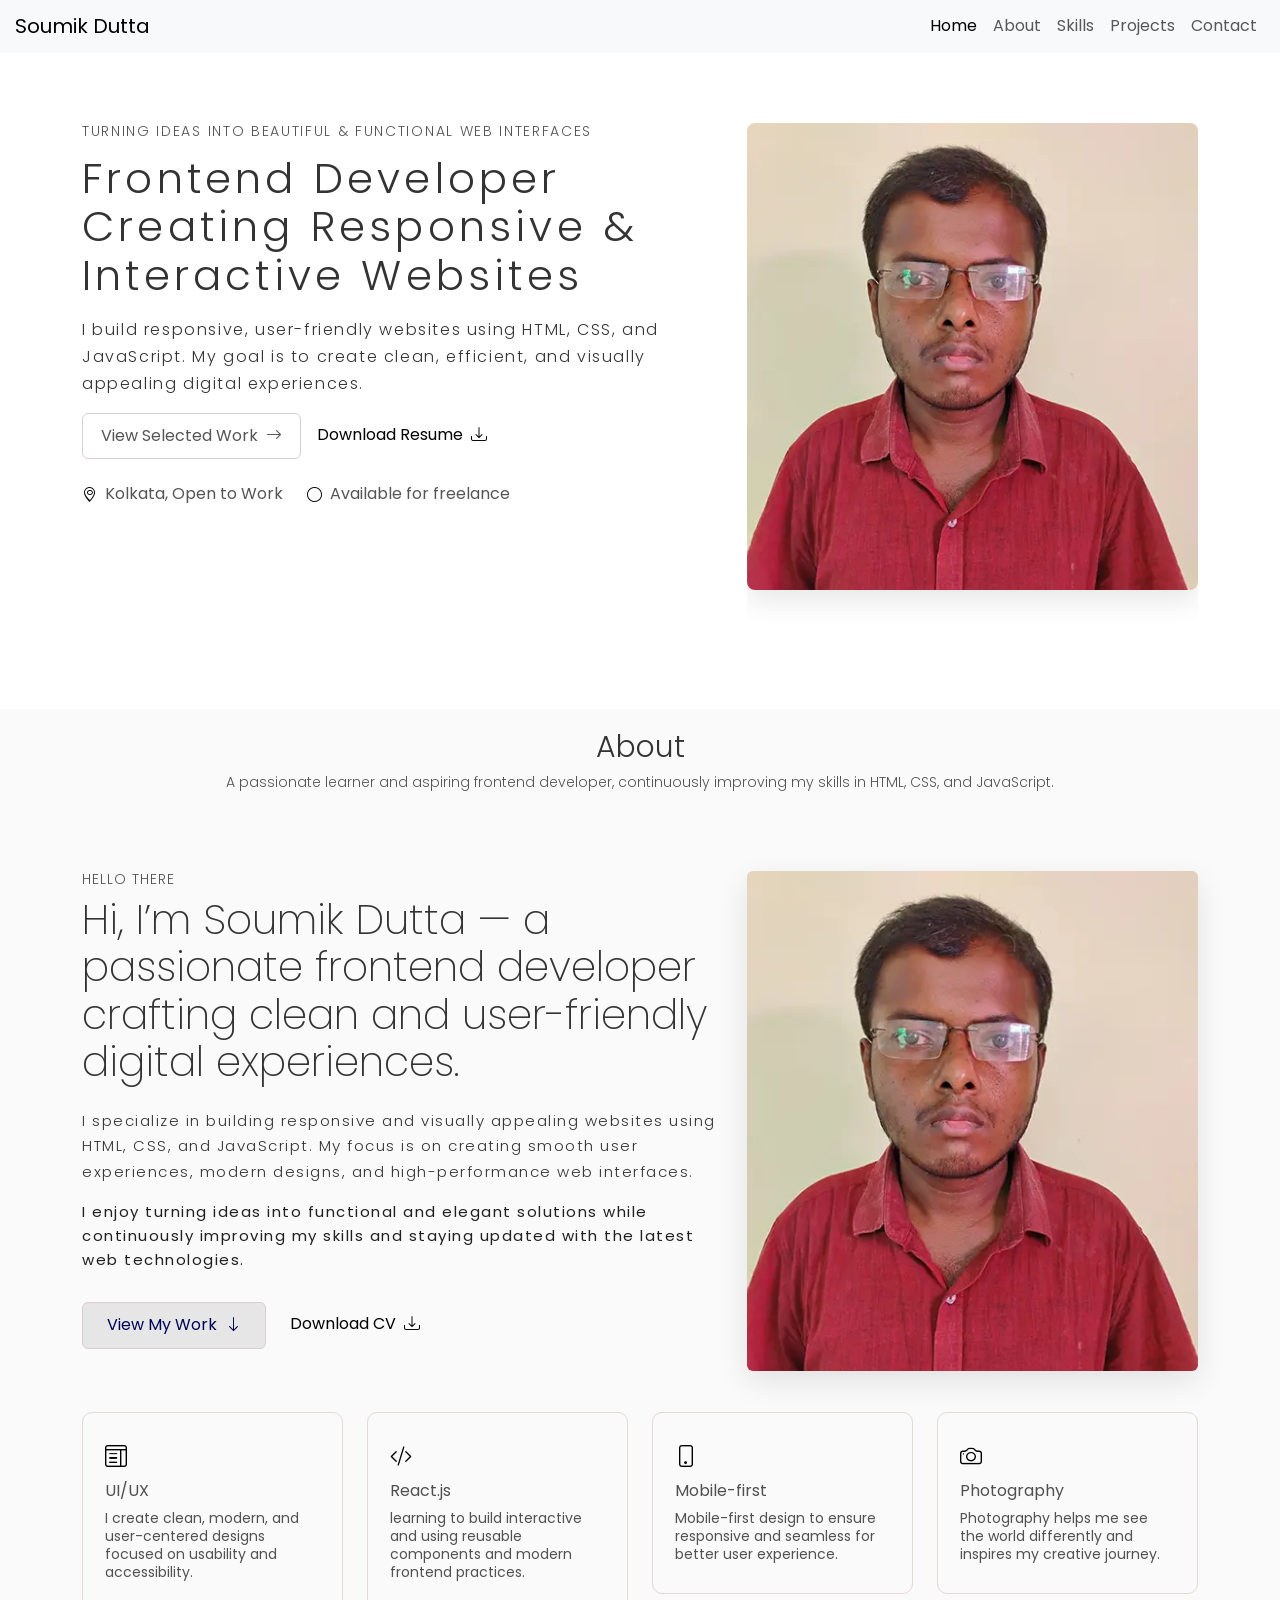
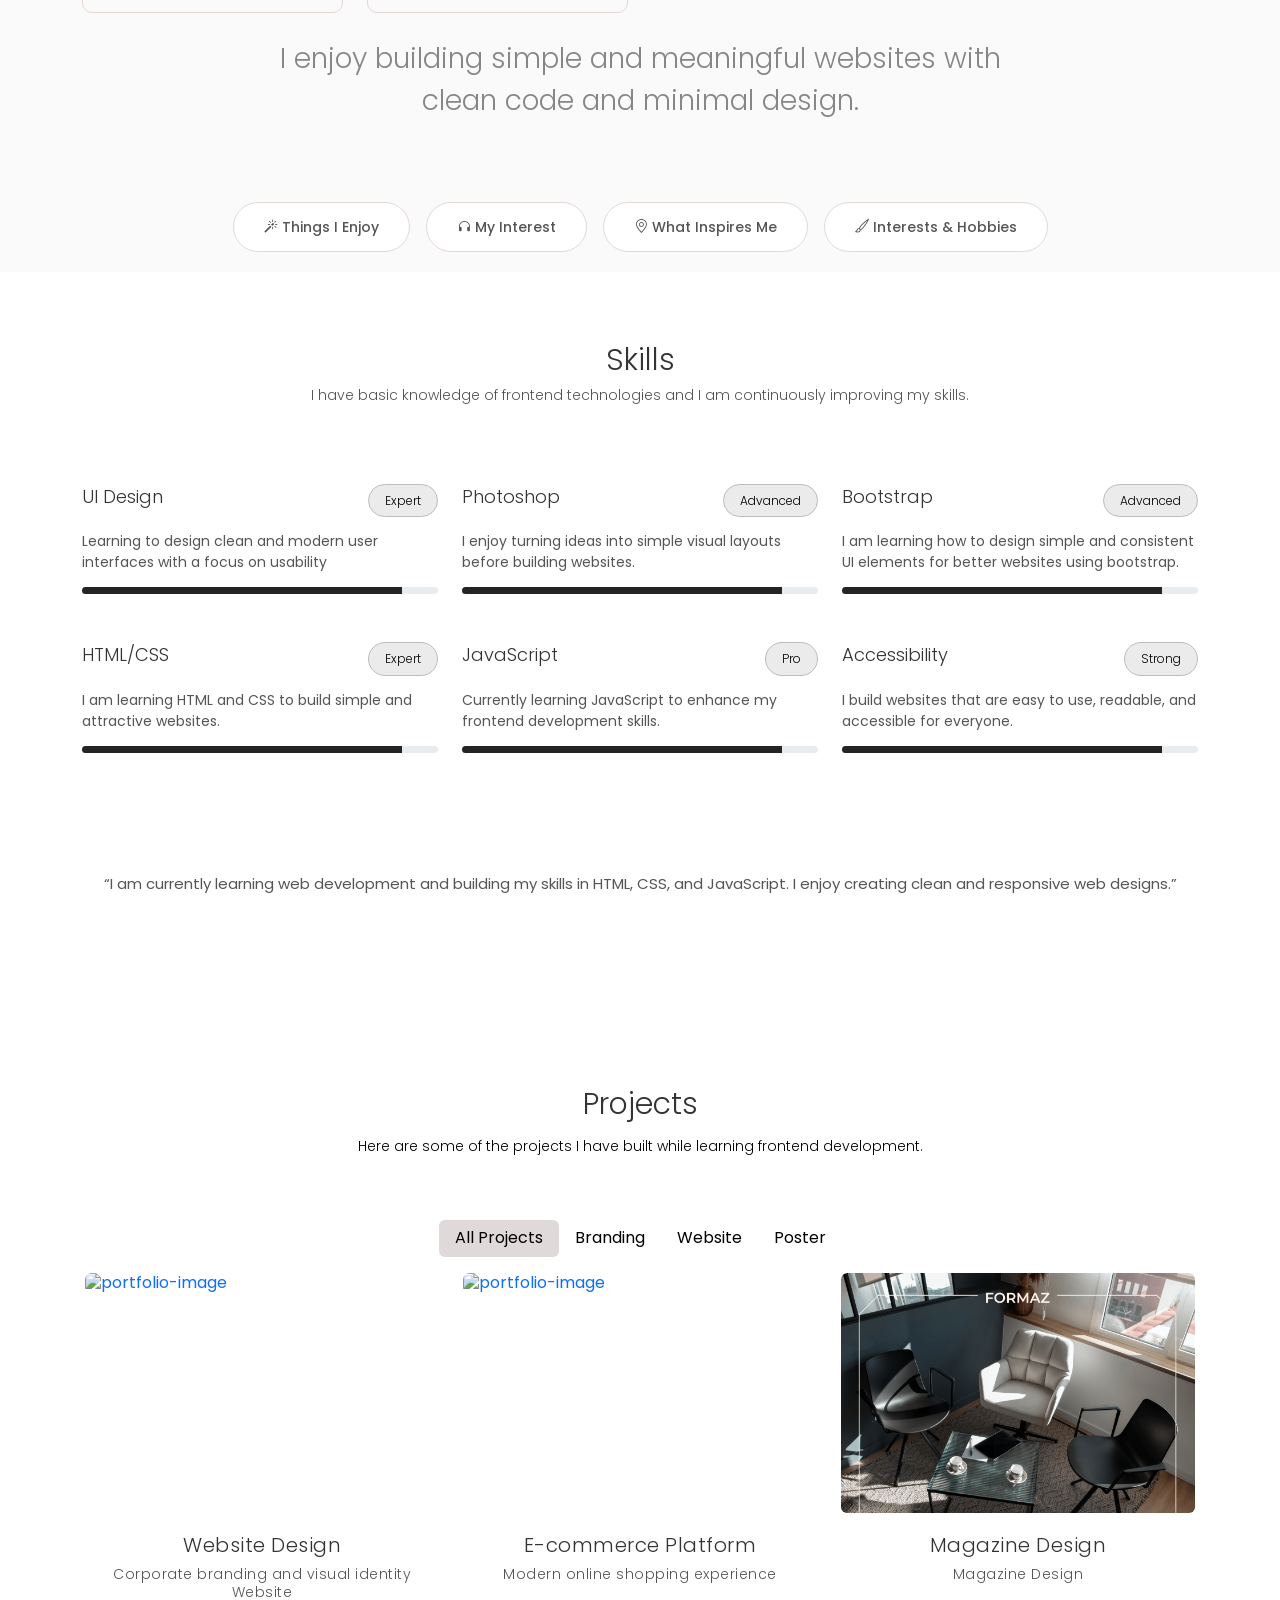
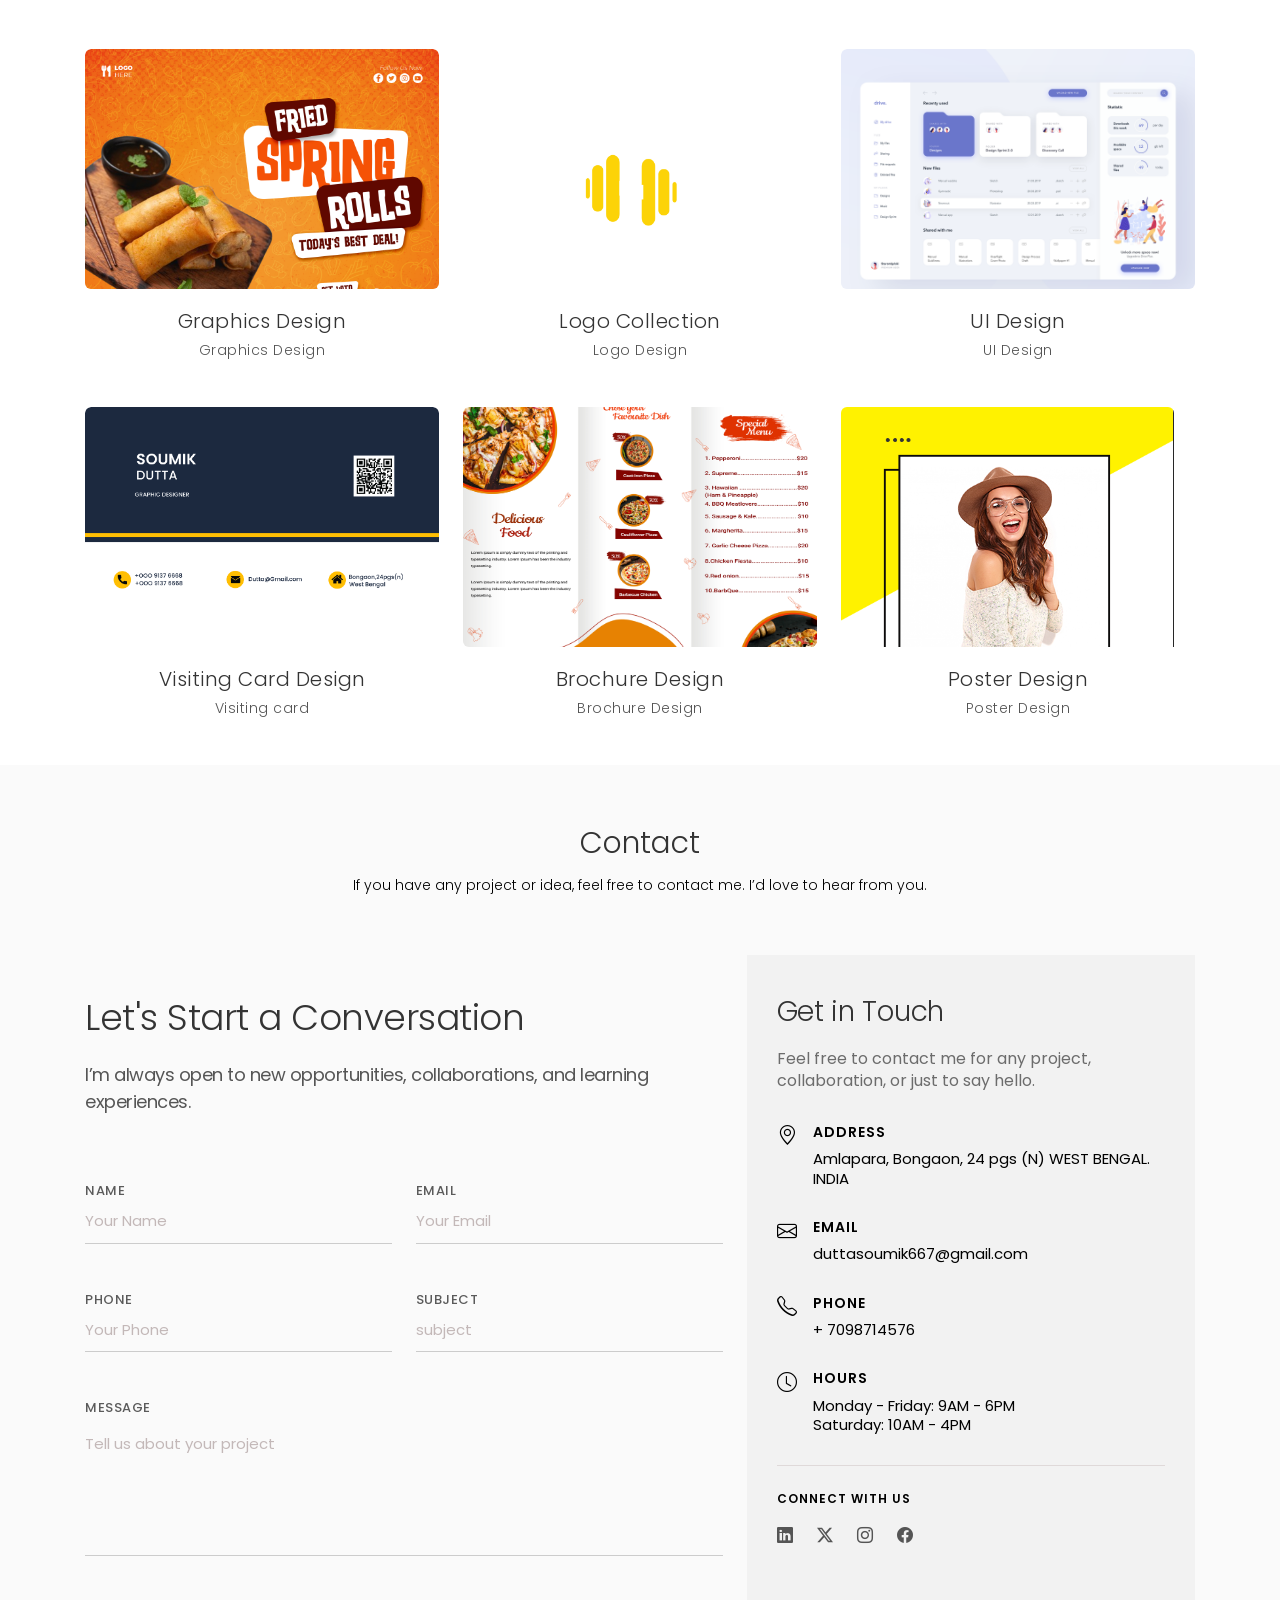
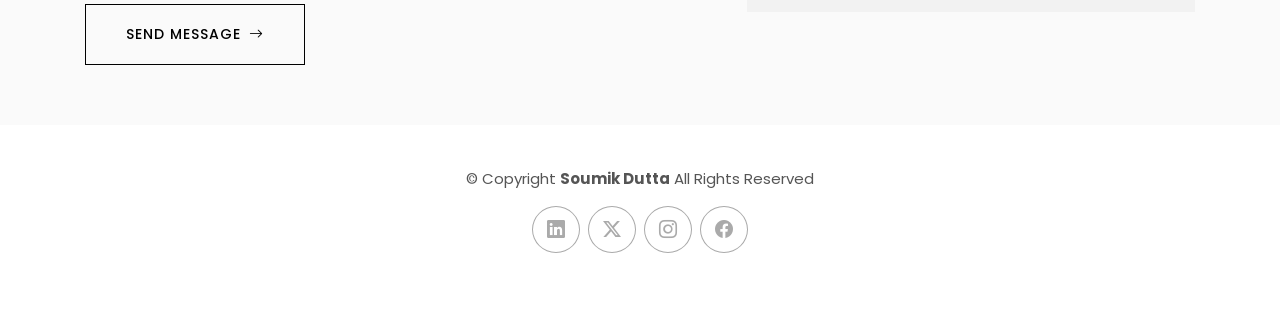
==== commit 9121c952: "Add files via upload" ====
--- a/index.html
+++ b/index.html
@@ -4,8 +4,12 @@
 <head>
   <meta charset="utf-8">
   <meta name="viewport" content="width=device-width, initial-scale=1.0">
+  <meta name="keywords" content="portfolio, skills">
+  <meta name="description" content="This is the portfolio of soumik dutta">
+  <meta name="author" content="Soumik Dutta">
+  <meta name="theme-color" content="#EF7D7D">
   <title>Soumik Dutta | Portfolio</title>
-  <link rel="Icon" type="image/" href="">
+  <link rel="icon" type="image/x-icon" href="./assets/images/">
   <!-- Bootstrap Icon CDN -->
   <link rel="stylesheet" href="https://cdn.jsdelivr.net/npm/bootstrap-icons@1.13.1/font/bootstrap-icons.min.css">
   <!-- Bootstrap CSS CDN -->
@@ -14,73 +18,15 @@
   <link rel="stylesheet" type="text/css" href="https://cdn.jsdelivr.net/npm/slick-carousel@1.8.1/slick/slick.css" />
   <!-- Aos css Cdn -->
   <link href="https://unpkg.com/aos@2.3.1/dist/aos.css" rel="stylesheet">
-
+  <!-- Fancy box cdn -->
   <link rel="stylesheet" href="https://cdn.jsdelivr.net/npm/@fancyapps/ui@6.1/dist/fancybox/fancybox.css" />
   <!-- css link -->
-  <link rel="stylesheet" href="./assets/css/styles.css">
+  <link rel="stylesheet" href="./assets/css/styles.css?ver=1.1.0">
   <link rel="stylesheet" href="./assets/css/responsive.css">
 
-
-
-
 </head>
 
 <body>
-  <!-- 
-  <ul class="test-list d-flex gap-5">
-    <li data-number="86">Lorem ipsum dolor sit amet.</li>
-    <li data-number="75">Molestiae iure necessitatibus quas facere.</li>
-    <li data-number="64">Corrupti laborum sit neque accusantium.</li>
-  </ul>
-
-  <div class="demo-paragraphs">
-    <p>Lorem ipsum dolor sit amet.</p>
-    <p>Incidunt ullam ipsa cumque laudantium!</p>
-    <p>Necessitatibus, fuga voluptate. Eos, hic.</p>
-  </div> -->
-
-  <style>
-    /* .demo-paragraphs{
-      counter-reset: xyz;
-    }
-    .demo-paragraphs p::before{
-      counter-increment: xyz;
-      content: counter(xyz);
-
-      background-color: pink;
-      width: 30px;
-      height: 30px;
-      display: inline-block;
-      text-align: center;
-      line-height: 30px;
-      border-radius: 50%;
-      margin-right: 15px;
-    }
-
-
-
-
-
-
-
-
-
-    .test-list li{
-      position: relative;
-      background-color: pink;
-      padding: 20px;
-      height: 200px;
-    }
-
-    .test-list li::after{
-      content: attr(data-number) '% Off';
-      position: absolute;
-      right: 0;
-      bottom: 0;
-      font-size: 30px;
-    } */
-  </style>
-
 
   <!-- Header Section start -->
   <nav class="navbar navbar-expand-lg bg-body-tertiary sticky-top">
@@ -149,13 +95,9 @@
             </div>
           </div>
           <div class="col-md-5">
-            <figure class="profile-image">
+            <figure class="profile-image rounded">
               <img src="./assets/images/soumik-dutta.webp" alt="Portrait of designer" class="img-fluid">
               <figcaption class="visually-hidden">My Profile Image</figcaption>
-              <div class="badge-note">
-                <i class="bi bi-star"></i>
-                <span>10+ yrs building elegant UIs</span>
-              </div>
             </figure>
           </div>
         </div>
@@ -232,7 +174,7 @@
           </div>
         </div>
       </div>
-      <!-- Journey Line Section Start -->
+      <!-- Journey Line Section Start
       <div class="journey-wrap">
         <div class="row">
           <div class="col-md-3">
@@ -268,7 +210,7 @@
             </article>
           </div>
         </div>
-      </div>
+      </div> -->
       <!-- Quote -->
       <blockquote data-aos="fade-up" class="personal-quote text-center">
         <p>I enjoy building simple and meaningful websites with clean code and minimal design.</p>
@@ -316,7 +258,7 @@
         <div class="col-md-4">
           <article class="skill-block">
             <header class="d-flex align-items-center justify-content-between">
-              <h2 class="skill-title">Interface Design</h2>
+              <h2 class="skill-title">UI Design</h2>
               <span class="skill-badge">Expert</span>
             </header>
             <p class="skill-descrip">Learning to design clean and modern user interfaces with a focus on usability</p>
@@ -329,7 +271,7 @@
         <div class="col-md-4">
           <article class="skill-block">
             <header class="d-flex align-items-center justify-content-between">
-              <h2 class="skill-title">Prototyping</h2>
+              <h2 class="skill-title">Photoshop</h2>
               <span class="skill-badge">Advanced</span>
             </header>
             <p class="skill-descrip">I enjoy turning ideas into simple visual layouts before building websites.</p>
@@ -342,10 +284,11 @@
         <div class="col-md-4">
           <article class="skill-block">
             <header class="d-flex align-items-center justify-content-between">
-              <h2 class="skill-title">Design Systems</h2>
+              <h2 class="skill-title">Bootstrap</h2>
               <span class="skill-badge">Advanced</span>
             </header>
-            <p class="skill-descrip">I am learning how to design simple and consistent UI elements for better websites.
+            <p class="skill-descrip">I am learning how to design simple and consistent UI elements for better websites
+              using bootstrap.
             </p>
             <div class="progress" role="progressbar" aria-label="Example with label" aria-valuenow="25"
               aria-valuemin="0" aria-valuemax="100">
@@ -397,14 +340,12 @@
       </div>
 
       <!-- Skills Section row last -->
-      <div class="row">
-        <div data-aos="fade-right" class="col-md-7">
-          <div class="note">
-            <p>“I am currently learning web development and building my skills in HTML, CSS, and JavaScript. I enjoy
-              creating clean and responsive web designs.”</p>
-          </div>
-        </div>
-        <div data-aos="fade-left" class="col-md-5">
+      <div class="note text-center">
+        <p>“I am currently learning web development and building my skills in HTML, CSS, and JavaScript. I enjoy
+          creating clean and responsive web designs.”</p>
+      </div>
+    </div>
+    <!-- <div data-aos="fade-left" class="col-md-5">
           <div class="soft-card text-start">
             <h2>Toolbox</h2>
             <ul class="design-tools list-unstyled  m-0 p-0">
@@ -426,12 +367,12 @@
               </li>
             </ul>
           </div>
-        </div>
-      </div>
+        </div> -->
+    </div>
     </div>
   </section>
 
-  <!-- Resume Section Start -->
+  <!-- Resume Section Start
   <section data-aos="zoom-in" class="resume-section">
     <div class="container">
       <div class="resume-text text-center">
@@ -498,7 +439,7 @@
         </div>
       </div>
     </div>
-  </section>
+  </section> -->
 
   <!-- Portfolio Section Start -->
   <section class="portfolio" id="projects-section">
@@ -508,115 +449,282 @@
         <p>Here are some of the projects I have built while learning frontend development.</p>
       </div>
 
-      <ul class="nav nav-underline justify-content-center m-5">
-        <li class="nav-item">
-          <a class="nav-link active" aria-current="page" href="#">All Projects</a>
+      <ul class="nav nav-pills mb-3 d-flex justify-content-center" id="pills-tab" role="tablist">
+        <li class="nav-item" role="presentation">
+          <button class="nav-link active" id="pills-home-tab" data-bs-toggle="pill" data-bs-target="#pills-home"
+            type="button" role="tab" aria-controls="pills-home" aria-selected="true">All Projects</button>
         </li>
-        <li class="nav-item">
-          <a class="nav-link" href="#">Branding</a>
+        <li class="nav-item" role="presentation">
+          <button class="nav-link" id="pills-profile-tab" data-bs-toggle="pill" data-bs-target="#pills-profile"
+            type="button" role="tab" aria-controls="pills-profile" aria-selected="false">Branding</button>
         </li>
-        <li class="nav-item">
-          <a class="nav-link" href="#">Web Design</a>
+        <li class="nav-item" role="presentation">
+          <button class="nav-link" id="pills-contact-tab" data-bs-toggle="pill" data-bs-target="#pills-contact"
+            type="button" role="tab" aria-controls="pills-contact" aria-selected="false">Website</button>
         </li>
-        <li class="nav-item">
-          <a class="nav-link" href="#">Print Design</a>
-        </li>
-        <li class="nav-item">
-          <a class="nav-link" href="#">Motion</a>
+        <li class="nav-item" role="presentation">
+          <button class="nav-link" id="pills-disabled-tab" data-bs-toggle="pill" data-bs-target="#pills-disabled"
+            type="button" role="tab" aria-controls="pills-disabled" aria-selected="false">Poster</button>
         </li>
       </ul>
 
-      <div class="row">
-        <div class="col-md-4 col-sm-6">
-          <div class="portfolio-card mb-5">
-            <div class="portfolio-image rounded">
-              <a href="./assets/images/portfolio-3.webp" data-fancybox="gallery" data-caption="Brand identity">
-                <img src="./assets/images/portfolio-3.webp" alt="portfolio-image" class="img-fit rounded">
-              </a>
-            </div>
-            <h3 class="portfolio-title text-center">Brand Identity</h3>
-            <p class="portfolio-description text-center">Corporate branding and visual identity system</p>
-          </div>
-        </div>
-        <div class="col-md-4 col-sm-6">
-          <div class="portfolio-card mb-5">
-            <div class="portfolio-image rounded">
-              <a href="./assets/images/portfolio-7.webp" data-fancybox="gallery">
-                <img src="./assets/images/portfolio-7.webp" alt="portfolio-image" class="img-fit rounded">
-              </a>
-            </div>
-            <h3 class="portfolio-title text-center">E-commerce Platform</h3>
-            <p class="portfolio-description text-center">Modern online shopping experience</p>
-          </div>
-        </div>
-        <div class="col-md-4 col-sm-6">
-          <div class="portfolio-card mb-5">
-            <div class="portfolio-image rounded">
-              <a href="./assets/images/portfolio-portrait-5.webp" data-fancybox="gallery">
-                <img src="./assets/images/Untitled-1.jpg" alt="portfolio-image" class="img-fit rounded">
-              </a>
-            </div>
-            <h3 class="portfolio-title text-center">Magazine Design</h3>
-            <p class="portfolio-description text-center">Magazine Design</p>
-          </div>
-        </div>
-        <div class="col-md-4 col-sm-6">
-          <div class="portfolio-card mb-5">
-            <div class="portfolio-image rounded">
-              <img src="./assets/images/portfolio-8.webp" alt="portfolio-image" class="img-fit rounded">
-            </div>
-            <h3 class="portfolio-title text-center">Motion Graphics</h3>
-            <p class="portfolio-description text-center">Animated visual storytelling</p>
-          </div>
-        </div>
-        <div class="col-md-4 col-sm-6">
-          <div class="portfolio-card mb-5">
-            <div class="portfolio-image rounded">
-              <img src="./assets/images/portfolio-9.webp" alt="portfolio-image" class="img-fit rounded">
-            </div>
-            <h3 class="portfolio-title text-center">Logo Collection</h3>
-            <p class="portfolio-description text-center">Diverse brand mark explorations</p>
-          </div>
-        </div>
-        <div class="col-md-4 col-sm-6">
-          <div class="portfolio-card mb-5">
-            <div class="portfolio-image rounded">
-              <img src="./assets/images/portfolio-portrait-8.webp" alt="portfolio-image" class="img-fit rounded">
-            </div>
-            <h3 class="portfolio-title text-center">Mobile App Design</h3>
-            <p class="portfolio-description text-center">Mobile App Design</p>
-          </div>
-        </div>
-        <div class="col-md-4 col-dm-6">
-          <div class="portfolio-card mb-5">
-            <div class="portfolio-image rounded">
-              <img src="./assets/images/portfolio-10.webp" alt="portfolio-image" class="img-fit rounded">
-            </div>
-            <h3 class="portfolio-title text-center">Packaging Design</h3>
-            <p class="portfolio-description text-center">Sustainable product packaging solutions</p>
-          </div>
-        </div>
-        <div class="col-md-4 col-sm-6">
-          <div class="portfolio-card mb-5">
-            <div class="portfolio-image rounded">
-              <img src="./assets/images/portfolio-11.webp" alt="portfolio-image" class="img-fit rounded">
-            </div>
-            <h3 class="portfolio-title text-center">Brand Animation</h3>
-            <p class="portfolio-description text-center">Dynamic brand identity systems</p>
-          </div>
-        </div>
-        <div class="col-md-4 col-sm-6">
-          <div class="portfolio-card rounded">
-            <div class="portfolio-image">
-              <img src="./assets/images/Untitled-1.jpg" alt="portfolio-image" class="img-fit rounded">
-            </div>
-            <h3 class="portfolio-title text-center">Magazine Design</h3>
-            <p class="portfolio-description text-center">Magazine Design</p>
-          </div>
+      <div class="tab-content" id="pills-tabContent">
+        <!-- All Projects -->
+        <div class="tab-pane fade show active" id="pills-home" role="tabpanel" aria-labelledby="pills-home-tab"
+          tabindex="0">
+          <div class="row">
+            <div class="col-md-4 col-sm-6">
+              <div class="portfolio-card mb-5">
+                <div class="portfolio-image rounded">
+                  <a href="./assets/images/travelworld.png" data-fancybox="gallery" data-caption="Website Design">
+                    <img src="./assets/images/travelworld.png" alt="portfolio-image" class="img-fit rounded">
+                  </a>
+                </div>
+                <h3 class="portfolio-title text-center">Website Design</h3>
+                <p class="portfolio-description text-center">Corporate branding and visual identity Website</p>
+              </div>
+            </div>
+            <div class="col-md-4 col-sm-6">
+              <div class="portfolio-card mb-5">
+                <div class="portfolio-image rounded">
+                  <a href="./assets/images/ecommerce.png" data-fancybox="gallery" data-caption="Ecommerce Website">
+                    <img src="./assets/images/ecommerce.png" alt="portfolio-image" class="img-fit rounded">
+                  </a>
+                </div>
+                <h3 class="portfolio-title text-center">E-commerce Platform</h3>
+                <p class="portfolio-description text-center">Modern online shopping experience</p>
+              </div>
+            </div>
+            <div class="col-md-4 col-sm-6">
+              <div class="portfolio-card mb-5">
+                <div class="portfolio-image rounded">
+                  <a href="./assets/images/magazinedesign.png" data-fancybox="gallery" data-caption="Magazine Design">
+                    <img src="./assets/images/magazinedesign.png" alt="portfolio-image" class="img-fit rounded">
+                  </a>
+                </div>
+                <h3 class="portfolio-title text-center">Magazine Design</h3>
+                <p class="portfolio-description text-center">Magazine Design</p>
+              </div>
+            </div>
+            <div class="col-md-4 col-sm-6">
+              <div class="portfolio-card mb-5">
+                <div class="portfolio-image rounded">
+                  <a href="./assets/images/foodbanner.png" data-fancybox="gallery" data-caption="Graphics Design">
+                    <img src="./assets/images/foodbanner.png" alt="portfolio-image" class="img-fit rounded">
+                  </a>
+                </div>
+                <h3 class="portfolio-title text-center">Graphics Design</h3>
+                <p class="portfolio-description text-center">Graphics Design</p>
+              </div>
+            </div>
+            <div class="col-md-4 col-sm-6">
+              <div class="portfolio-card mb-5">
+                <div class="portfolio-image rounded">
+                  <a href="./assets/images/dumblelogo.png" data-fancybox="gallery" data-caption="Logo Collection">
+                    <img src="./assets/images/dumblelogo.png" alt="portfolio-image" class="img-fit rounded">
+                  </a>
+                </div>
+                <h3 class="portfolio-title text-center">Logo Collection</h3>
+                <p class="portfolio-description text-center">Logo Design</p>
+              </div>
+            </div>
+            <div class="col-md-4 col-sm-6">
+              <div class="portfolio-card mb-5">
+                <div class="portfolio-image rounded">
+                  <a href="./assets/images/uidesign.png" data-fancybox="gallery" data-caption="ui design">
+                    <img src="./assets/images/uidesign.png" alt="portfolio-image" class="img-fit rounded">
+                  </a>
+                </div>
+                <h3 class="portfolio-title text-center">UI Design</h3>
+                <p class="portfolio-description text-center">UI Design</p>
+              </div>
+            </div>
+            <div class="col-md-4 col-dm-6">
+              <div class="portfolio-card mb-5">
+                <div class="portfolio-image rounded">
+                  <a href="./assets/images/visitingcard.png" data-fancybox="gallery"
+                    data-caption="Visiting Card Design">
+                    <img src="./assets/images/visitingcard.png" alt="portfolio-image" class="img-fit rounded">
+                  </a>
+                </div>
+                <h3 class="portfolio-title text-center">Visiting Card Design</h3>
+                <p class="portfolio-description text-center">Visiting card</p>
+              </div>
+            </div>
+            <div class="col-md-4 col-sm-6">
+              <div class="portfolio-card mb-5">
+                <div class="portfolio-image rounded">
+                  <a href="./assets/images/brochuredesign.png" data-fancybox="gallery" data-caption="Brochure Design">
+                    <img src="./assets/images/brochuredesign.png" alt="portfolio-image" class="img-fit rounded">
+                  </a>
+                </div>
+                <h3 class="portfolio-title text-center">Brochure Design</h3>
+                <p class="portfolio-description text-center">Brochure Design</p>
+              </div>
+            </div>
+            <div class="col-md-4 col-sm-6">
+              <div class="portfolio-card rounded">
+                <div class="portfolio-image">
+                  <a href="./assets/images/posterdesign.png" data-fancybox="gallery" data-caption="Poster Design">
+                    <img src="./assets/images/posterdesign.png" alt="portfolio-image" class="img-fit rounded">
+                  </a>
+                </div>
+                <h3 class="portfolio-title text-center">Poster Design</h3>
+                <p class="portfolio-description text-center">Poster Design</p>
+              </div>
+            </div>
+          </div>
+        </div>
+
+        <!-- Branding Design-->
+        <div class="tab-pane fade" id="pills-profile" role="tabpanel" aria-labelledby="pills-profile-tab" tabindex="0">
+          <div class="row">
+            <div class="col-md-4 col-sm-6">
+              <div class="portfolio-card rounded">
+                <div class="portfolio-image">
+                  <a href="./assets/images/dumblelogo.png" data-fancybox="gallery" data-caption="Branding Logo">
+                    <img src="./assets/images/dumblelogo.png" alt="portfolio-image" class="img-fit-rounded">
+                  </a>
+                </div>
+              </div>
+            </div>
+            <!-- <div class="col-md-4 col-sm-6">
+              <div class="portfolio-card rounded">
+                <div class="portfolio-image">
+                  <a href="./assets/images/" data-fancybox="gallery" data-caption="Branding Logo">
+                    <img src="./assets/images/" alt="portfolio-image" class="img-fit-rounded">
+                  </a>
+                </div>
+              </div>
+            </div>
+            <div class="col-md-4 col-sm-6">
+              <div class="portfolio-card rounded">
+                <div class="portfolio-image">
+                  <a href="./assets/images/" data-fancybox="gallery" data-caption="Branding Logo">
+                    <img src="./assets/images/" alt="portfolio-image" class="img-fit-rounded">
+                  </a>
+                </div>
+              </div>
+            </div> -->
+
+          </div>
+        </div>
+
+        <!-- Website Design -->
+        <div class="tab-pane fade" id="pills-contact" role="tabpanel" aria-labelledby="pills-contact-tab" tabindex="0">
+          <div class="row">
+            <div class="col-md-4 col-sm-6">
+              <div class="portfolio-card rounded">
+                <div class="portfolio-image">
+                  <a href="./assets/images/travelworld.png" data-fancybox="gallery" data-caption="Website Design">
+                    <img src="./assets/images/travelworld.png" alt="portfolio-image" class="img-fit-rounded">
+                  </a>
+                </div>
+              </div>
+            </div>
+            <div class="col-md-4 col-sm-6">
+              <div class="portfolio-card rounded mb-5">
+                <div class="portfolio-image">
+                  <a href="./assets/images/shoezone.png" data-fancybox="gallery" data-caption="Website Design">
+                    <img src="./assets/images/shoezone.png" alt="portfolio-image" class="img-fit-rounded">
+                  </a>
+                </div>
+              </div>
+            </div>
+            <div class="col-md-4 col-sm-6">
+              <div class="portfolio-card rounded mb-5">
+                <div class="portfolio-image">
+                  <a href="./assets/images/coffeemaster.png" data-fancybox="gallery" data-caption="Website Design">
+                    <img src="./assets/images/coffeemaster.png" alt="portfolio-image" class="img-fit-rounded">
+                  </a>
+                </div>
+              </div>
+            </div>
+          </div>
+          <div class="row">
+            <div class="col-md-4 col-sm-6">
+              <div class="portfolio-card rounded mb-5">
+                <div class="portfolio-image">
+                  <a href="./assets/images/barbershop.png" data-fancybox="gallery" data-caption="website Design">
+                    <img src="./assets/images/barbershop.png" alt="portfolio-image" class="img-fit-rounded">
+                  </a>
+                </div>
+              </div>
+            </div>
+            <div class="col-md-4 col-sm-6">
+              <div class="portfolio-card rounded mb-5">
+                <div class="portfolio-image">
+                  <a href="./assets/images/endurance.png" data-fancybox="gallery" data-caption="website Design">
+                    <img src="./assets/images/endurance.png" alt="portfolio-image" class="img-fit-rounded">
+                  </a>
+                </div>
+              </div>
+            </div>
+          </div>
+        </div>
+
+        <!-- Poster Design -->
+        <div class="tab-pane fade" id="pills-disabled" role="tabpanel" aria-labelledby="pills-disabled-tab"
+          tabindex="0">
+          <div class="row">
+            <div class="col-md-4 col-sm-6">
+              <div class="portfolio-card rounded mb-5">
+                <div class="portfolio-image">
+                  <a href="./assets/images/posterdesign.png" data-fancybox="gallery" data-caption="Poster Design">
+                    <img src="./assets/images/posterdesign.png" alt="portfolio-image" class="img-fit-rounded">
+                  </a>
+                </div>
+              </div>
+            </div>
+            <div class="col-md-4 col-sm-6">
+              <div class="portfolio-card rounded mb-5">
+                <div class="portfolio-image">
+                  <a href="./assets/images/posterdesign1.png" data-fancybox="gallery" data-caption="Poster Design">
+                    <img src="./assets/images/posterdesign1.png" alt="portfolio-image" class="img-fit-rounded">
+                  </a>
+                </div>
+              </div>
+            </div>
+            <div class="col-md-4 col-sm-6">
+              <div class="portfolio-card rounded mb-5">
+                <div class="portfolio-image">
+                  <a href="./assets/images/posterdesign2.png" data-fancybox="gallery" data-caption="Poster Design">
+                    <img src="./assets/images/posterdesign2.png" alt="portfolio-image" class="img-fit-rounded">
+                  </a>
+                </div>
+              </div>
+            </div>
+          </div>
+          <div class="row">
+            <div class="col-md-4 col-sm-6">
+              <div class="portfolio-card rounded mb-5">
+                <div class="portfolio-image">
+                  <a href="./assets/images/posterdesign3.png" data-fancybox="gallery" data-caption="Poster Design">
+                    <img src="./assets/images/posterdesign3.png" alt="portfolio-image" class="img-fit-rounded">
+                  </a>
+                </div>
+              </div>
+            </div>
+            <div class="col-md-4 col-sm-6">
+              <div class="portfolio-card rounded mb-5">
+                <div class="portfolio-image">
+                  <a href="./assets/images/posterdesign4.png" data-fancybox="gallery" data-caption="Poster Design">
+                    <img src="./assets/images/posterdesign4.png" alt="portfolio-image" class="img-fit-rounded">
+                  </a>
+                </div>
+              </div>
+            </div>
+          </div>
+
+
         </div>
       </div>
     </div>
   </section>
+
+
+
+
 
   <!-- Testimonials Section Start -->
 
--- a/assets/css/styles.css
+++ b/assets/css/styles.css
@@ -278,41 +278,14 @@
   border-radius: 8px;
   box-shadow: 0 10px 30px rgba(0, 0, 0, 0.1);
 }
-
-.hero .profile-image .badge-note {
-  background-color: #D9D9D9;
-  border-radius: 25px;
-  padding: 8px 16px;
-
-}
-
-.hero .profile-image .badge-note i {
-  font-size: 12px;
-  color: #271D1A;
-}
-
-.hero .profile-image .badge-note span {
-  font-size: 12px;
-  color: #271D1A;
-  font-family: var(--font);
-  font-weight: 500;
-}
-
 .hero .profile-image {
-  position: relative;
-}
-
-.hero .profile-image .badge-note {
-  position: absolute;
-  bottom: 0;
-  right: 0;
-  transform: translate(-5%, -25%);
-}
-
+  height: 500px;
+  overflow: hidden;
+}
 /* About Section Start */
 .about {
   background-color: #FAFAFA;
-  padding: 70px 0px;
+  padding: 20px 0px;
 }
 
 .about .section-title h2 {
@@ -402,11 +375,10 @@
   align-items: center;
 }
 
-.about .profile-person .profile-person {
-  height: 400px;
-  border-radius: 12px;
+.about .profile-person{
+  height: 500px;
+  overflow: hidden;
   box-shadow: 0 10px 30px rgba(0, 0, 0, 0.1);
-  overflow: hidden;
 }
 
 .about .skills-wrap .skill-item {
@@ -745,6 +717,14 @@
   border-bottom: 1px solid #000;
   margin-bottom: 60px;
 }
+.portfolio .nav-item .nav-link {
+ color: #000; 
+ font-weight: 400;
+}
+.nav-pills .nav-link.active, .nav-pills .show >.nav-link {
+    color: #000;
+    background-color: #dfdad9;
+}
 
 .portfolio .portfolio-card .portfolio-image {
   height: 240px;
--- a/assets/css/responsive.css
+++ b/assets/css/responsive.css
@@ -5,8 +5,6 @@
         font-size: 22px;
     }
 
-    /* *, *::after, *::before { outline: 1px solid red; } */
-
     .header-section .primary-nav ul li a {
         font-size: 14px;
     }
@@ -129,264 +127,1660 @@
 
 /* 992 dekhbi */
 @media only screen and (max-width:1024px) {
+    .intro-text h1 {
+        font-size: 14px;
+    }
+
+    .hero .display-heading {
+        font-size: 20px;
+    }
+
     .hero {
-        padding: 55px 0px;
-
-    }
-
-    .intro-text h1 {
-        font-size: 10px;
-    }
-
-    .hero .display-heading {
-        font-size: 24px;
-    }
-
-    .hero .intro-text p {
-        font-size: 12px;
-    }
-
-    .hero .intro-text .cta-buttons .btn-work {
-        font-size: 11px;
-    }
-
-    .hero .intro-text .cta-buttons .link-underline {
-        font-size: 12px;
-    }
-
-    .hero .meta .meta-item i {
-        font-size: 12px;
-    }
-
-    .hero .meta .meta-item span {
-        font-size: 12px;
-    }
-}
-
-/* 901 dekhbi */
-@media only screen and (max-width:991px) {
+        padding: 20px 0px;
+    }
+
     .navbar-toggler-icon {
         width: 16px;
         height: 30px;
     }
 
-    .skill .skill-block .skill-descrip {
+    .hero .meta .meta-item span {
+        font-size: 14px;
+    }
+
+    .hero .intro-text .cta-buttons .btn-work {
+        font-size: 13px;
+    }
+
+    .about {
+        padding: 10px 0px;
+    }
+
+    .about .facts-wrap {
+        margin-top: 40px;
+    }
+
+    .about .section-title p {
+        margin-bottom: 50px;
+    }
+
+    .about .intro-content h2 {
+        text-align: center;
+    }
+
+    .about .intro-content h3 {
+        font-size: 20px;
+        text-align: center;
+    }
+
+    .about .intro-content p {
+        font-size: 13px;
+        line-height: 1.4;
+        text-align: center;
+    }
+
+    .about .intro-content .content-text {
+        font-size: 14px;
+        color: #201e1e;
+        font-weight: 400;
+        line-height: 1.4;
+    }
+
+    .intro-content .cta-group .btn-ghost {
+        padding: 14px 15px;
+        font-size: 14px;
+        gap: 5px;
+    }
+
+    .intro-content .cta-group .link-underline {
+        font-size: 14px;
+    }
+
+    .hero .intro-text .cta-buttons .link-underline {
+        font-size: 13px;
+    }
+
+    .about .skills-wrap .skill-item {
+        padding: 35px 15px;
+        margin: 15px 0px;
+        text-align: center;
+        margin: 20px 0px;
+    }
+
+    .about .personal-quote p {
+        font-size: 15px;
+    }
+
+    .skill .section-title h2 {
+        font-size: 26px;
+        margin-top: 30px;
+    }
+
+    .skill .section-title p {
+        margin-bottom: 30px;
+    }
+
+    .skill-block {
+        margin-bottom: 30px;
+    }
+
+
+    .skill .section-title p {
         font-size: 13px;
     }
 
     .skill .note p {
-        margin: 110px 0;
-    }
-
-    .skill .soft-card {
-        padding: 20px 15px;
+        font-size: 13px;
         margin: 50px 0;
     }
 
-    .resume-section {
-        margin-bottom: 50px;
-    }
+    .nav-item .nav-link {
+        display: none;
+    }
+
+    .skill {
+        padding: 0px;
+    }
+
+    .portfolio .resume-text p {
+        margin-bottom: 0px;
+    }
+
+    .contact .contact-text p {
+        margin-bottom: 0px;
+    }
+
+    .contact-form .form-intro-text h3 {
+        font-size: 24px;
+        text-align: center;
+    }
+
+    .contact-form .form-intro-text p {
+        font-size: 15px;
+        text-align: center;
+    }
+
+    .contact-form .send-button {
+        font-size: 10px;
+    }
+
+    .contact-sidebar {
+        padding: 30px 22px;
+        margin: 35px 0px 0px 0px;
+    }
+
+    .contact-sidebar .contact-header h3 {
+        font-size: 22px;
+        text-align: center;
+    }
+
+    .contact-sidebar .contact-header p {
+        font-size: 14px;
+        text-align: center;
+    }
+
+    .contact-sidebar .contact-process .contact-text p {
+        font-size: 13px;
+    }
+
+    .contact-sidebar .contact-process .contact-text h3 {
+        font-size: 13px;
+    }
+
+    .contact {
+        padding: 0px;
+    }
+
+    .footer {
+        background-color: #ffffff;
+        padding: 22px;
+    }
+
+    .footer .copyright-text h2 {
+        font-size: 13px;
+    }
+
+    .footer .social-links-connect a i {
+        font-size: 14px;
+        padding: 5px 9px;
+    }
+
 }
 
-
-
-
-/* 768 dekhbi */
-@media only screen and (max-width:900px) {
+/* 901 dekhbi */
+@media only screen and (max-width:991px) {
+    .intro-text h1 {
+        font-size: 14px;
+    }
+
+    .hero .display-heading {
+        font-size: 20px;
+    }
+
+    .hero {
+        padding: 20px 0px;
+    }
+
     .navbar-toggler-icon {
         width: 16px;
         height: 30px;
     }
 
-    .skill .skill-block .skill-descrip {
+    .hero .meta .meta-item span {
+        font-size: 14px;
+    }
+
+    .hero .intro-text .cta-buttons .btn-work {
+        font-size: 13px;
+    }
+
+    .about {
+        padding: 10px 0px;
+    }
+
+    .about .facts-wrap {
+        margin-top: 40px;
+    }
+
+    .about .section-title p {
+        margin-bottom: 50px;
+    }
+
+    .about .intro-content h2 {
+        text-align: center;
+    }
+
+    .about .intro-content h3 {
+        font-size: 20px;
+        text-align: center;
+    }
+
+    .about .intro-content p {
+        font-size: 13px;
+        line-height: 1.4;
+        text-align: center;
+    }
+
+    .about .intro-content .content-text {
+        font-size: 14px;
+        color: #201e1e;
+        font-weight: 400;
+        line-height: 1.4;
+    }
+
+    .intro-content .cta-group .btn-ghost {
+        padding: 14px 15px;
+        font-size: 14px;
+        gap: 5px;
+    }
+
+    .intro-content .cta-group .link-underline {
+        font-size: 14px;
+    }
+
+    .hero .intro-text .cta-buttons .link-underline {
+        font-size: 13px;
+    }
+
+    .about .skills-wrap .skill-item {
+        padding: 35px 15px;
+        margin: 15px 0px;
+        text-align: center;
+        margin: 20px 0px;
+    }
+
+    .about .personal-quote p {
+        font-size: 15px;
+    }
+
+    .skill .section-title h2 {
+        font-size: 26px;
+        margin-top: 30px;
+    }
+
+    .skill .section-title p {
+        margin-bottom: 30px;
+    }
+
+    .skill-block {
+        margin-bottom: 30px;
+    }
+
+
+    .skill .section-title p {
         font-size: 13px;
     }
 
     .skill .note p {
-        margin: 110px 0;
-    }
-
-    .skill .soft-card {
-        padding: 20px 15px;
+        font-size: 13px;
         margin: 50px 0;
     }
 
-    .resume-section {
-        margin-bottom: 50px;
-    }
+    .nav-item .nav-link {
+        display: none;
+    }
+
+    .skill {
+        padding: 0px;
+    }
+
+    .portfolio .resume-text p {
+        margin-bottom: 0px;
+    }
+
+    .contact .contact-text p {
+        margin-bottom: 0px;
+    }
+
+    .contact-form .form-intro-text h3 {
+        font-size: 24px;
+        text-align: center;
+    }
+
+    .contact-form .form-intro-text p {
+        font-size: 15px;
+        text-align: center;
+    }
+
+    .contact-form .send-button {
+        font-size: 10px;
+    }
+
+    .contact-sidebar {
+        padding: 30px 22px;
+        margin: 35px 0px 0px 0px;
+    }
+
+    .contact-sidebar .contact-header h3 {
+        font-size: 22px;
+        text-align: center;
+    }
+
+    .contact-sidebar .contact-header p {
+        font-size: 14px;
+        text-align: center;
+    }
+
+    .contact-sidebar .contact-process .contact-text p {
+        font-size: 13px;
+    }
+
+    .contact-sidebar .contact-process .contact-text h3 {
+        font-size: 13px;
+    }
+
+    .contact {
+        padding: 0px;
+    }
+
+    .footer {
+        background-color: #ffffff;
+        padding: 22px;
+    }
+
+    .footer .copyright-text h2 {
+        font-size: 13px;
+    }
+
+    .footer .social-links-connect a i {
+        font-size: 14px;
+        padding: 5px 9px;
+    }
+
+
 }
 
 
 
 
-
-/* 601 dekhbi */
-@media only screen and (max-width:767px) {
+/* 768 dekhbi Image or Text r Majhe gap hocchee */
+@media only screen and (max-width:900px) {
+    .intro-text h1 {
+        font-size: 14px;
+    }
+
+    .hero .display-heading {
+        font-size: 20px;
+    }
+
+    .hero {
+        padding: 20px 0px;
+    }
+
     .navbar-toggler-icon {
         width: 16px;
         height: 30px;
     }
 
-    .skill .skill-block .skill-descrip {
+    .hero .meta .meta-item span {
+        font-size: 14px;
+    }
+
+    .hero .intro-text .cta-buttons .btn-work {
+        font-size: 13px;
+    }
+
+    .about {
+        padding: 10px 0px;
+    }
+
+    .about .facts-wrap {
+        margin-top: 40px;
+    }
+
+    .about .section-title p {
+        margin-bottom: 50px;
+    }
+
+    .about .intro-content h2 {
+        text-align: center;
+    }
+
+    .about .intro-content h3 {
+        font-size: 20px;
+        text-align: center;
+    }
+
+    .about .intro-content p {
+        font-size: 13px;
+        line-height: 1.4;
+        text-align: center;
+    }
+
+    .about .intro-content .content-text {
+        font-size: 14px;
+        color: #201e1e;
+        font-weight: 400;
+        line-height: 1.4;
+    }
+
+    .intro-content .cta-group .btn-ghost {
+        padding: 14px 15px;
+        font-size: 14px;
+        gap: 5px;
+    }
+
+    .intro-content .cta-group .link-underline {
+        font-size: 14px;
+    }
+
+    .hero .intro-text .cta-buttons .link-underline {
+        font-size: 13px;
+    }
+
+    .about .skills-wrap .skill-item {
+        padding: 35px 15px;
+        margin: 15px 0px;
+        text-align: center;
+        margin: 20px 0px;
+    }
+
+    .about .personal-quote p {
+        font-size: 15px;
+    }
+
+    .skill .section-title h2 {
+        font-size: 26px;
+        margin-top: 30px;
+    }
+
+    .skill .section-title p {
+        margin-bottom: 30px;
+    }
+
+    .skill-block {
+        margin-bottom: 30px;
+    }
+
+
+    .skill .section-title p {
         font-size: 13px;
     }
 
     .skill .note p {
-        margin: 110px 0;
-    }
-
-    .skill .soft-card {
-        padding: 20px 15px;
+        font-size: 13px;
         margin: 50px 0;
     }
 
-    .resume-section {
-        margin-bottom: 50px;
-    }
+    .nav-item .nav-link {
+        display: none;
+    }
+
+    .skill {
+        padding: 0px;
+    }
+
+    .portfolio .resume-text p {
+        margin-bottom: 0px;
+    }
+
+    .contact .contact-text p {
+        margin-bottom: 0px;
+    }
+
+    .contact-form .form-intro-text h3 {
+        font-size: 24px;
+        text-align: center;
+    }
+
+    .contact-form .form-intro-text p {
+        font-size: 15px;
+        text-align: center;
+    }
+
+    .contact-form .send-button {
+        font-size: 10px;
+    }
+
+    .contact-sidebar {
+        padding: 30px 22px;
+        margin: 35px 0px 0px 0px;
+    }
+
+    .contact-sidebar .contact-header h3 {
+        font-size: 22px;
+        text-align: center;
+    }
+
+    .contact-sidebar .contact-header p {
+        font-size: 14px;
+        text-align: center;
+    }
+
+    .contact-sidebar .contact-process .contact-text p {
+        font-size: 13px;
+    }
+
+    .contact-sidebar .contact-process .contact-text h3 {
+        font-size: 13px;
+    }
+
+    .contact {
+        padding: 0px;
+    }
+
+    .footer {
+        background-color: #ffffff;
+        padding: 22px;
+    }
+
+    .footer .copyright-text h2 {
+        font-size: 13px;
+    }
+
+    .footer .social-links-connect a i {
+        font-size: 14px;
+        padding: 5px 9px;
+    }
+
 }
 
 
 
 
 
-/* 576 dekhbi */
-@media only screen and (max-width:600px) {
+/* 601 dekhbi */
+@media only screen and (max-width:767px) {
+    .intro-text h1 {
+        font-size: 14px;
+    }
+
+    .hero .display-heading {
+        font-size: 20px;
+    }
+
+    .hero {
+        padding: 20px 0px;
+    }
+
     .navbar-toggler-icon {
         width: 16px;
         height: 30px;
     }
 
-    .skill .skill-block .skill-descrip {
+    .hero .meta .meta-item span {
+        font-size: 14px;
+    }
+
+    .hero .intro-text .cta-buttons .btn-work {
+        font-size: 13px;
+    }
+
+    .about {
+        padding: 10px 0px;
+    }
+
+    .about .facts-wrap {
+        margin-top: 40px;
+    }
+
+    .about .section-title p {
+        margin-bottom: 50px;
+    }
+
+    .about .intro-content h2 {
+        text-align: center;
+    }
+
+    .about .intro-content h3 {
+        font-size: 20px;
+        text-align: center;
+    }
+
+    .about .intro-content p {
+        font-size: 13px;
+        line-height: 1.4;
+        text-align: center;
+    }
+
+    .about .intro-content .content-text {
+        font-size: 14px;
+        color: #201e1e;
+        font-weight: 400;
+        line-height: 1.4;
+    }
+
+    .intro-content .cta-group .btn-ghost {
+        padding: 14px 15px;
+        font-size: 14px;
+        gap: 5px;
+    }
+
+    .intro-content .cta-group .link-underline {
+        font-size: 14px;
+    }
+
+    .hero .intro-text .cta-buttons .link-underline {
+        font-size: 13px;
+    }
+
+    .about .skills-wrap .skill-item {
+        padding: 35px 15px;
+        margin: 15px 0px;
+        text-align: center;
+        margin: 20px 0px;
+    }
+
+    .about .personal-quote p {
+        font-size: 15px;
+    }
+
+    .skill .section-title h2 {
+        font-size: 26px;
+        margin-top: 30px;
+    }
+
+    .skill .section-title p {
+        margin-bottom: 30px;
+    }
+
+    .skill-block {
+        margin-bottom: 30px;
+    }
+
+
+    .skill .section-title p {
         font-size: 13px;
     }
 
     .skill .note p {
-        margin: 110px 0;
-    }
-
-    .skill .soft-card {
-        padding: 20px 15px;
+        font-size: 13px;
         margin: 50px 0;
     }
 
-    .resume-section {
-        margin-bottom: 50px;
-    }
+    .nav-item .nav-link {
+        display: none;
+    }
+
+    .skill {
+        padding: 0px;
+    }
+
+    .portfolio .resume-text p {
+        margin-bottom: 0px;
+    }
+
+    .contact .contact-text p {
+        margin-bottom: 0px;
+    }
+
+    .contact-form .form-intro-text h3 {
+        font-size: 24px;
+        text-align: center;
+    }
+
+    .contact-form .form-intro-text p {
+        font-size: 15px;
+        text-align: center;
+    }
+
+    .contact-form .send-button {
+        font-size: 10px;
+    }
+
+    .contact-sidebar {
+        padding: 30px 22px;
+        margin: 35px 0px 0px 0px;
+    }
+
+    .contact-sidebar .contact-header h3 {
+        font-size: 22px;
+        text-align: center;
+    }
+
+    .contact-sidebar .contact-header p {
+        font-size: 14px;
+        text-align: center;
+    }
+
+    .contact-sidebar .contact-process .contact-text p {
+        font-size: 13px;
+    }
+
+    .contact-sidebar .contact-process .contact-text h3 {
+        font-size: 13px;
+    }
+
+    .contact {
+        padding: 0px;
+    }
+
+    .footer {
+        background-color: #ffffff;
+        padding: 22px;
+    }
+
+    .footer .copyright-text h2 {
+        font-size: 13px;
+    }
+
+    .footer .social-links-connect a i {
+        font-size: 14px;
+        padding: 5px 9px;
+    }
+
 }
 
 
 
 
 
-/* 481 dekhbi */
-@media only screen and (max-width:575px) {
+/* 576 dekhbi */
+@media only screen and (max-width:600px) {
+    .intro-text h1 {
+        font-size: 14px;
+    }
+
+    .hero .display-heading {
+        font-size: 20px;
+    }
+
+    .hero {
+        padding: 20px 0px;
+    }
+
     .navbar-toggler-icon {
         width: 16px;
         height: 30px;
     }
 
-    .skill .skill-block .skill-descrip {
+    .hero .meta .meta-item span {
+        font-size: 14px;
+    }
+
+    .hero .intro-text .cta-buttons .btn-work {
+        font-size: 13px;
+    }
+
+    .about {
+        padding: 10px 0px;
+    }
+
+    .about .facts-wrap {
+        margin-top: 40px;
+    }
+
+    .about .section-title p {
+        margin-bottom: 50px;
+    }
+
+    .about .intro-content h2 {
+        text-align: center;
+    }
+
+    .about .intro-content h3 {
+        font-size: 20px;
+        text-align: center;
+    }
+
+    .about .intro-content p {
+        font-size: 13px;
+        line-height: 1.4;
+        text-align: center;
+    }
+
+    .about .intro-content .content-text {
+        font-size: 14px;
+        color: #201e1e;
+        font-weight: 400;
+        line-height: 1.4;
+    }
+
+    .intro-content .cta-group .btn-ghost {
+        padding: 14px 15px;
+        font-size: 14px;
+        gap: 5px;
+    }
+
+    .intro-content .cta-group .link-underline {
+        font-size: 14px;
+    }
+
+    .hero .intro-text .cta-buttons .link-underline {
+        font-size: 13px;
+    }
+
+    .about .skills-wrap .skill-item {
+        padding: 35px 15px;
+        margin: 15px 0px;
+        text-align: center;
+        margin: 20px 0px;
+    }
+
+    .about .personal-quote p {
+        font-size: 15px;
+    }
+
+    .skill .section-title h2 {
+        font-size: 26px;
+        margin-top: 30px;
+    }
+
+    .skill .section-title p {
+        margin-bottom: 30px;
+    }
+
+    .skill-block {
+        margin-bottom: 30px;
+    }
+
+
+    .skill .section-title p {
         font-size: 13px;
     }
 
     .skill .note p {
-        margin: 110px 0;
-    }
-
-    .skill .soft-card {
-        padding: 20px 15px;
+        font-size: 13px;
         margin: 50px 0;
     }
 
-    .resume-section {
-        margin-bottom: 50px;
-    }
+    .nav-item .nav-link {
+        display: none;
+    }
+
+    .skill {
+        padding: 0px;
+    }
+
+    .portfolio .resume-text p {
+        margin-bottom: 0px;
+    }
+
+    .contact .contact-text p {
+        margin-bottom: 0px;
+    }
+
+    .contact-form .form-intro-text h3 {
+        font-size: 24px;
+        text-align: center;
+    }
+
+    .contact-form .form-intro-text p {
+        font-size: 15px;
+        text-align: center;
+    }
+
+    .contact-form .send-button {
+        font-size: 10px;
+    }
+
+    .contact-sidebar {
+        padding: 30px 22px;
+        margin: 35px 0px 0px 0px;
+    }
+
+    .contact-sidebar .contact-header h3 {
+        font-size: 22px;
+        text-align: center;
+    }
+
+    .contact-sidebar .contact-header p {
+        font-size: 14px;
+        text-align: center;
+    }
+
+    .contact-sidebar .contact-process .contact-text p {
+        font-size: 13px;
+    }
+
+    .contact-sidebar .contact-process .contact-text h3 {
+        font-size: 13px;
+    }
+
+    .contact {
+        padding: 0px;
+    }
+
+    .footer {
+        background-color: #ffffff;
+        padding: 22px;
+    }
+
+    .footer .copyright-text h2 {
+        font-size: 13px;
+    }
+
+    .footer .social-links-connect a i {
+        font-size: 14px;
+        padding: 5px 9px;
+    }
+
 }
 
 
 
 
 
-/* 421 dekhbi */
-@media only screen and (max-width:480px) {
+/* 481 dekhbi */
+@media only screen and (max-width:575px) {
+    .intro-text h1 {
+        font-size: 14px;
+    }
+
+    .hero .display-heading {
+        font-size: 20px;
+    }
+
+    .hero {
+        padding: 20px 0px;
+    }
+
     .navbar-toggler-icon {
         width: 16px;
         height: 30px;
     }
 
-    .skill .skill-block .skill-descrip {
+    .hero .meta .meta-item span {
+        font-size: 14px;
+    }
+
+    .hero .intro-text .cta-buttons .btn-work {
+        font-size: 13px;
+    }
+
+    .about {
+        padding: 10px 0px;
+    }
+
+    .about .facts-wrap {
+        margin-top: 40px;
+    }
+
+    .about .section-title p {
+        margin-bottom: 50px;
+    }
+
+    .about .intro-content h2 {
+        text-align: center;
+    }
+
+    .about .intro-content h3 {
+        font-size: 20px;
+        text-align: center;
+    }
+
+    .about .intro-content p {
+        font-size: 13px;
+        line-height: 1.4;
+        text-align: center;
+    }
+
+    .about .intro-content .content-text {
+        font-size: 14px;
+        color: #201e1e;
+        font-weight: 400;
+        line-height: 1.4;
+    }
+
+    .intro-content .cta-group .btn-ghost {
+        padding: 14px 15px;
+        font-size: 14px;
+        gap: 5px;
+    }
+
+    .intro-content .cta-group .link-underline {
+        font-size: 14px;
+    }
+
+    .hero .intro-text .cta-buttons .link-underline {
+        font-size: 13px;
+    }
+
+    .about .skills-wrap .skill-item {
+        padding: 35px 15px;
+        margin: 15px 0px;
+        text-align: center;
+        margin: 20px 0px;
+    }
+
+    .about .personal-quote p {
+        font-size: 15px;
+    }
+
+    .skill .section-title h2 {
+        font-size: 26px;
+        margin-top: 30px;
+    }
+
+    .skill .section-title p {
+        margin-bottom: 30px;
+    }
+
+    .skill-block {
+        margin-bottom: 30px;
+    }
+
+
+    .skill .section-title p {
         font-size: 13px;
     }
 
     .skill .note p {
-        margin: 110px 0;
-    }
-
-    .skill .soft-card {
-        padding: 20px 15px;
+        font-size: 13px;
         margin: 50px 0;
     }
 
-    .resume-section {
-        margin-bottom: 50px;
-    }
+    .nav-item .nav-link {
+        display: none;
+    }
+
+    .skill {
+        padding: 0px;
+    }
+
+    .portfolio .resume-text p {
+        margin-bottom: 0px;
+    }
+
+    .contact .contact-text p {
+        margin-bottom: 0px;
+    }
+
+    .contact-form .form-intro-text h3 {
+        font-size: 24px;
+        text-align: center;
+    }
+
+    .contact-form .form-intro-text p {
+        font-size: 15px;
+        text-align: center;
+    }
+
+    .contact-form .send-button {
+        font-size: 10px;
+    }
+
+    .contact-sidebar {
+        padding: 30px 22px;
+        margin: 35px 0px 0px 0px;
+    }
+
+    .contact-sidebar .contact-header h3 {
+        font-size: 22px;
+        text-align: center;
+    }
+
+    .contact-sidebar .contact-header p {
+        font-size: 14px;
+        text-align: center;
+    }
+
+    .contact-sidebar .contact-process .contact-text p {
+        font-size: 13px;
+    }
+
+    .contact-sidebar .contact-process .contact-text h3 {
+        font-size: 13px;
+    }
+
+    .contact {
+        padding: 0px;
+    }
+
+    .footer {
+        background-color: #ffffff;
+        padding: 22px;
+    }
+
+    .footer .copyright-text h2 {
+        font-size: 13px;
+    }
+
+    .footer .social-links-connect a i {
+        font-size: 14px;
+        padding: 5px 9px;
+    }
+
 }
 
 
 
 
 
-/* 351 dekhbi */
-@media only screen and (max-width:420px) {
+/* 421 dekhbi */
+@media only screen and (max-width:480px) {
+    .intro-text h1 {
+        font-size: 14px;
+    }
+
+    .hero .display-heading {
+        font-size: 20px;
+    }
+
+    .hero {
+        padding: 20px 0px;
+    }
+
     .navbar-toggler-icon {
         width: 16px;
         height: 30px;
     }
 
-    .skill .skill-block .skill-descrip {
+    .hero .meta .meta-item span {
+        font-size: 14px;
+    }
+
+    .hero .intro-text .cta-buttons .btn-work {
+        font-size: 12px;
+    }
+
+    .about {
+        padding: 10px 0px;
+    }
+
+    .about .facts-wrap {
+        margin-top: 40px;
+    }
+
+    .about .section-title p {
+        margin-bottom: 50px;
+    }
+
+    .about .intro-content h2 {
+        text-align: center;
+    }
+
+    .about .intro-content h3 {
+        font-size: 20px;
+        text-align: center;
+    }
+
+    .about .intro-content p {
+        font-size: 13px;
+        line-height: 1.4;
+        text-align: center;
+    }
+
+    .about .intro-content .content-text {
+        font-size: 14px;
+        color: #201e1e;
+        font-weight: 400;
+        line-height: 1.4;
+    }
+
+    .intro-content .cta-group .btn-ghost {
+        padding: 14px 15px;
+        font-size: 14px;
+        gap: 5px;
+    }
+
+    .intro-content .cta-group .link-underline {
+        font-size: 14px;
+    }
+
+    .about .skills-wrap .skill-item {
+        padding: 35px 15px;
+        margin: 15px 0px;
+        text-align: center;
+        margin: 20px 0px;
+    }
+
+    .about .personal-quote p {
+        font-size: 15px;
+    }
+
+    .skill .section-title h2 {
+        font-size: 26px;
+        margin-top: 30px;
+    }
+
+    .skill .section-title p {
+        margin-bottom: 30px;
+    }
+
+    .skill-block {
+        margin-bottom: 30px;
+    }
+
+
+    .skill .section-title p {
         font-size: 13px;
     }
 
     .skill .note p {
-        margin: 110px 0;
-    }
-
-    .skill .soft-card {
-        padding: 20px 15px;
+        font-size: 13px;
         margin: 50px 0;
     }
 
-    .resume-section {
-        margin-bottom: 50px;
-    }
+    .nav-item .nav-link {
+        display: none;
+    }
+
+    .skill {
+        padding: 0px;
+    }
+
+    .portfolio .resume-text p {
+        margin-bottom: 0px;
+    }
+
+    .contact .contact-text p {
+        margin-bottom: 0px;
+    }
+
+    .contact-form .form-intro-text h3 {
+        font-size: 24px;
+        text-align: center;
+    }
+
+    .contact-form .form-intro-text p {
+        font-size: 15px;
+        text-align: center;
+    }
+
+    .contact-form .send-button {
+        font-size: 10px;
+    }
+
+    .contact-sidebar {
+        padding: 30px 22px;
+        margin: 35px 0px 0px 0px;
+    }
+
+    .contact-sidebar .contact-header h3 {
+        font-size: 22px;
+        text-align: center;
+    }
+
+    .contact-sidebar .contact-header p {
+        font-size: 14px;
+        text-align: center;
+    }
+
+    .contact-sidebar .contact-process .contact-text p {
+        font-size: 13px;
+    }
+
+    .contact-sidebar .contact-process .contact-text h3 {
+        font-size: 13px;
+    }
+
+    .contact {
+        padding: 0px;
+    }
+
+    .footer {
+        background-color: #ffffff;
+        padding: 22px;
+    }
+
+    .footer .copyright-text h2 {
+        font-size: 13px;
+    }
+
+    .footer .social-links-connect a i {
+        font-size: 14px;
+        padding: 5px 9px;
+    }
+
+
 }
 
 
 
 
-/* 301 dekhbi */
-@media only screen and (max-width:350px) {
+
+/* 351 dekhbi */
+@media only screen and (max-width:420px) {
+    .intro-text h1 {
+        font-size: 14px;
+    }
+
+    .hero .display-heading {
+        font-size: 20px;
+    }
+
+    .hero {
+        padding: 20px 0px;
+    }
+
     .navbar-toggler-icon {
         width: 16px;
         height: 30px;
     }
 
-    .skill .skill-block .skill-descrip {
+    .hero .meta .meta-item span {
+        font-size: 14px;
+    }
+
+
+    .about {
+        padding: 10px 0px;
+    }
+
+    .about .facts-wrap {
+        margin-top: 40px;
+    }
+
+    .about .section-title p {
+        margin-bottom: 50px;
+    }
+
+    .about .intro-content h2 {
+        text-align: center;
+    }
+
+    .about .intro-content h3 {
+        font-size: 20px;
+        text-align: center;
+    }
+
+    .about .intro-content p {
+        font-size: 13px;
+        line-height: 1.4;
+        text-align: center;
+    }
+
+    .about .intro-content .content-text {
+        font-size: 14px;
+        color: #201e1e;
+        font-weight: 400;
+        line-height: 1.4;
+    }
+
+    .intro-content .cta-group .btn-ghost {
+        padding: 14px 15px;
+        font-size: 14px;
+        gap: 5px;
+    }
+
+    .intro-content .cta-group .link-underline {
+        font-size: 14px;
+    }
+
+    .about .skills-wrap .skill-item {
+        padding: 20px 15px;
+        margin: 15px 0px;
+        text-align: center;
+        margin: 20px 0px;
+    }
+
+    .about .personal-quote p {
+        font-size: 20px;
+    }
+
+    .skill .section-title h2 {
+        font-size: 26px;
+        margin-top: 30px;
+    }
+
+    .skill .section-title p {
+        margin-bottom: 30px;
+    }
+
+    .skill-block {
+        margin-bottom: 30px;
+    }
+
+
+    .skill .section-title p {
         font-size: 13px;
     }
 
     .skill .note p {
-        margin: 110px 0;
-    }
-
-    .skill .soft-card {
+        font-size: 13px;
+        margin: 50px 0;
+    }
+
+    .nav-item .nav-link {
+        display: none;
+    }
+
+    .skill {
+        padding: 0px;
+    }
+
+    .portfolio .resume-text p {
+        margin-bottom: 0px;
+    }
+
+    .contact .contact-text p {
+        margin-bottom: 0px;
+    }
+
+    .contact-form .form-intro-text h3 {
+        font-size: 24px;
+        text-align: center;
+    }
+
+    .contact-form .form-intro-text p {
+        font-size: 15px;
+        text-align: center;
+    }
+
+    .contact-form .send-button {
+        font-size: 10px;
+    }
+
+    .contact-sidebar {
+        padding: 30px 22px;
+        margin: 35px 0px 0px 0px;
+    }
+
+    .contact-sidebar .contact-header h3 {
+        font-size: 22px;
+        text-align: center;
+    }
+
+    .contact-sidebar .contact-header p {
+        font-size: 14px;
+        text-align: center;
+    }
+
+    .contact-sidebar .contact-process .contact-text p {
+        font-size: 13px;
+    }
+
+    .contact-sidebar .contact-process .contact-text h3 {
+        font-size: 13px;
+    }
+
+    .contact {
+        padding: 0px;
+    }
+
+    .footer {
+        background-color: #ffffff;
+        padding: 22px;
+    }
+
+    .footer .copyright-text h2 {
+        font-size: 13px;
+    }
+
+    .footer .social-links-connect a i {
+        font-size: 14px;
+        padding: 5px 9px;
+    }
+
+}
+
+
+
+
+
+
+/* 301 dekhbi */
+@media only screen and (max-width:350px) {
+    .intro-text h1 {
+        font-size: 14px;
+    }
+
+    .hero .display-heading {
+        font-size: 20px;
+    }
+
+    .hero {
+        padding: 20px 0px;
+    }
+
+    .navbar-toggler-icon {
+        width: 16px;
+        height: 30px;
+    }
+
+    .about {
+        padding: 10px 0px;
+    }
+
+    .about .facts-wrap {
+        margin-top: 40px;
+    }
+
+    .about .section-title p {
+        margin-bottom: 50px;
+    }
+
+    .about .intro-content h2 {
+        text-align: center;
+    }
+
+    .about .intro-content h3 {
+        font-size: 20px;
+        text-align: center;
+    }
+
+    .about .intro-content p {
+        font-size: 13px;
+        line-height: 1.4;
+        text-align: center;
+    }
+
+    .about .intro-content .content-text {
+        font-size: 14px;
+        color: #201e1e;
+        font-weight: 400;
+        line-height: 1.4;
+    }
+
+    .intro-content .cta-group .btn-ghost {
+        padding: 14px 15px;
+        font-size: 10px;
+        gap: 5px;
+    }
+
+    .intro-content .cta-group .link-underline {
+        font-size: 12px;
+    }
+
+    .about .skills-wrap .skill-item {
         padding: 20px 15px;
+        margin: 15px 0px;
+        text-align: center;
+        margin: 20px 0px;
+    }
+
+    .about .personal-quote p {
+        font-size: 20px;
+    }
+
+    .skill .section-title h2 {
+        font-size: 26px;
+        margin-top: 30px;
+    }
+
+    .skill .section-title p {
+        margin-bottom: 30px;
+    }
+
+    .skill-block {
+        margin-bottom: 30px;
+    }
+
+
+    .skill .section-title p {
+        font-size: 13px;
+    }
+
+    .skill .note p {
+        font-size: 13px;
         margin: 50px 0;
     }
 
-    .resume-section {
-        margin-bottom: 50px;
-    }
-
-
-}+    .nav-item .nav-link {
+        display: none;
+    }
+
+    .skill {
+        padding: 0px;
+    }
+
+    .portfolio .resume-text p {
+        margin-bottom: 0px;
+    }
+
+    .contact .contact-text p {
+        margin-bottom: 0px;
+    }
+
+    .contact-form .form-intro-text h3 {
+        font-size: 24px;
+        text-align: center;
+    }
+
+    .contact-form .form-intro-text p {
+        font-size: 15px;
+        text-align: center;
+    }
+
+    .contact-form .send-button {
+        font-size: 10px;
+    }
+
+    .contact-sidebar {
+        padding: 30px 22px;
+        margin: 35px 0px 0px 0px;
+    }
+
+    .contact-sidebar .contact-header h3 {
+        font-size: 22px;
+        text-align: center;
+    }
+
+    .contact-sidebar .contact-header p {
+        font-size: 14px;
+        text-align: center;
+    }
+
+    .contact-sidebar .contact-process .contact-text p {
+        font-size: 13px;
+    }
+
+    .contact-sidebar .contact-process .contact-text h3 {
+        font-size: 13px;
+    }
+
+    .contact {
+        padding: 0px;
+    }
+
+    .footer {
+        background-color: #ffffff;
+        padding: 22px;
+    }
+
+    .footer .copyright-text h2 {
+        font-size: 13px;
+    }
+
+    .footer .social-links-connect a i {
+        font-size: 14px;
+        padding: 5px 9px;
+    }
+}
+
+
+/*breakpoints
+1440px
+1366px
+1199px
+1024px
+991px
+900px
+767px
+600px
+575px
+480px
+420px
+350px
+300px*/
